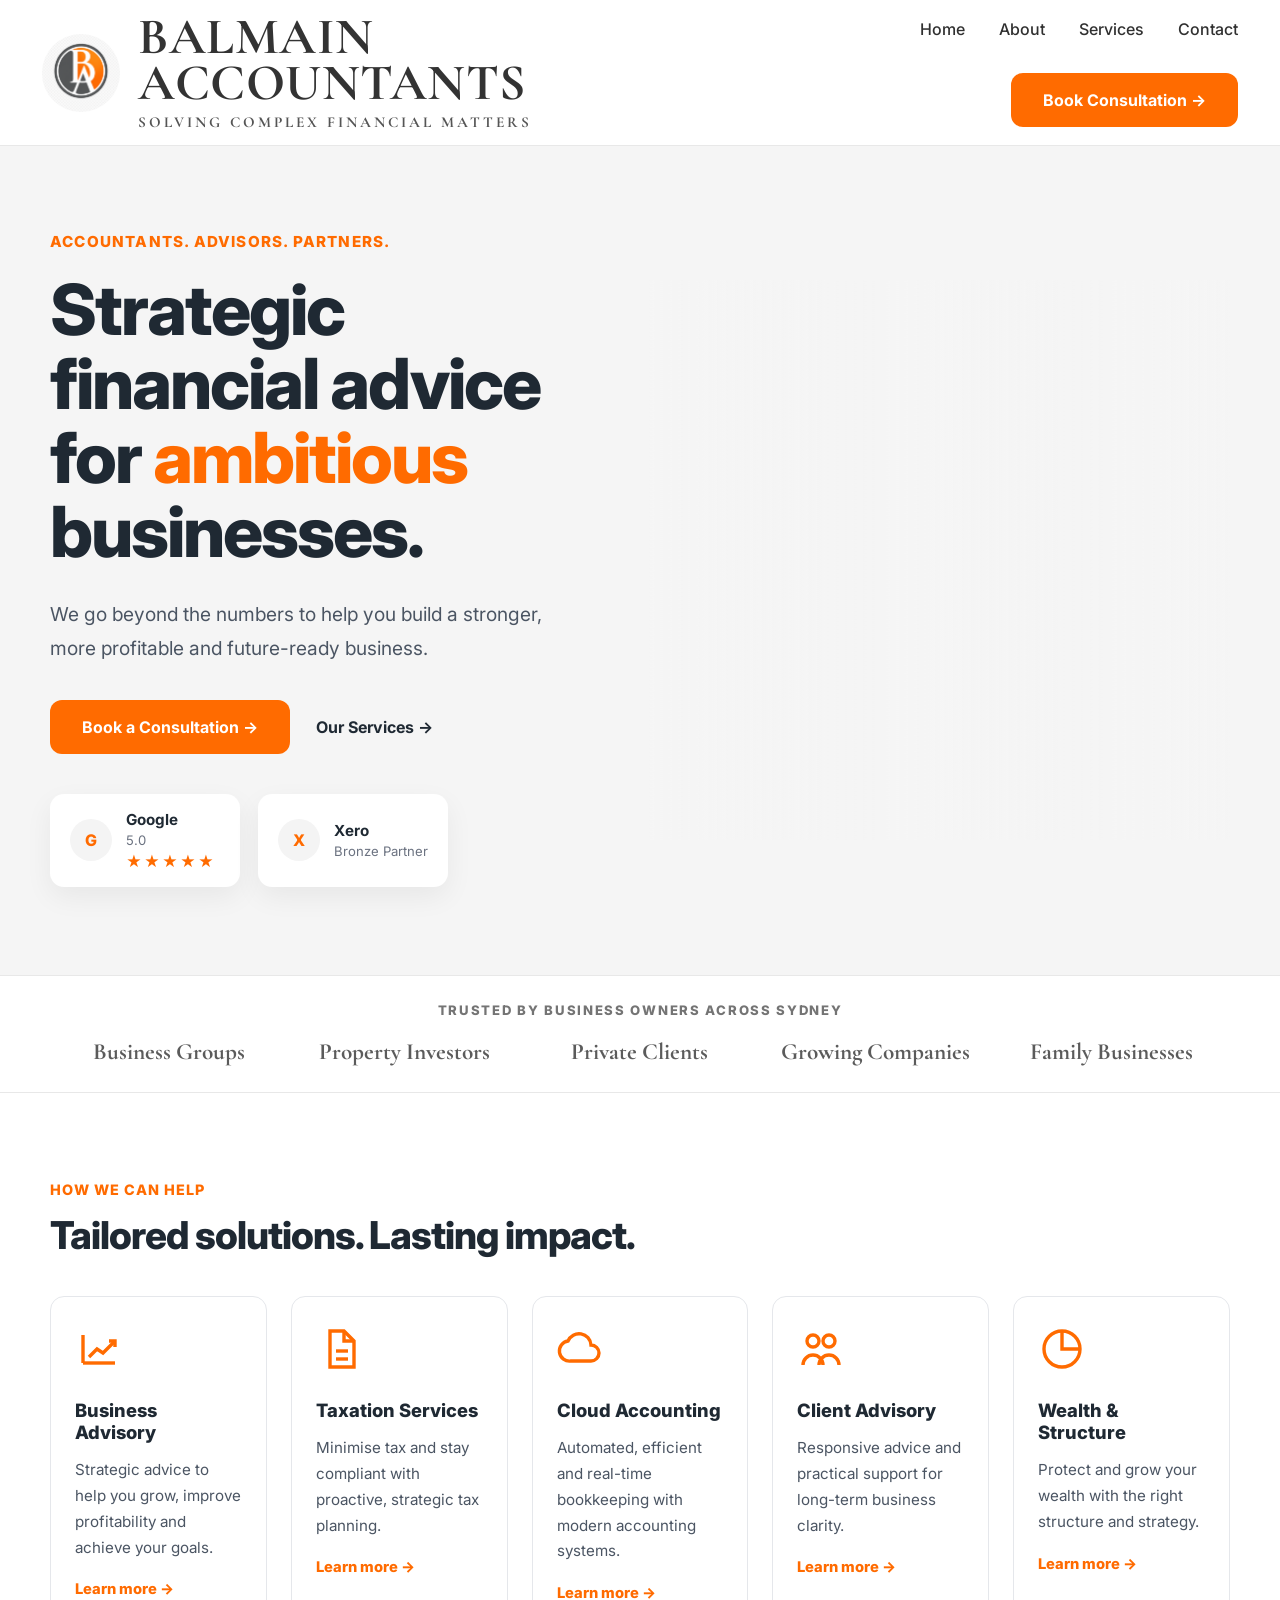
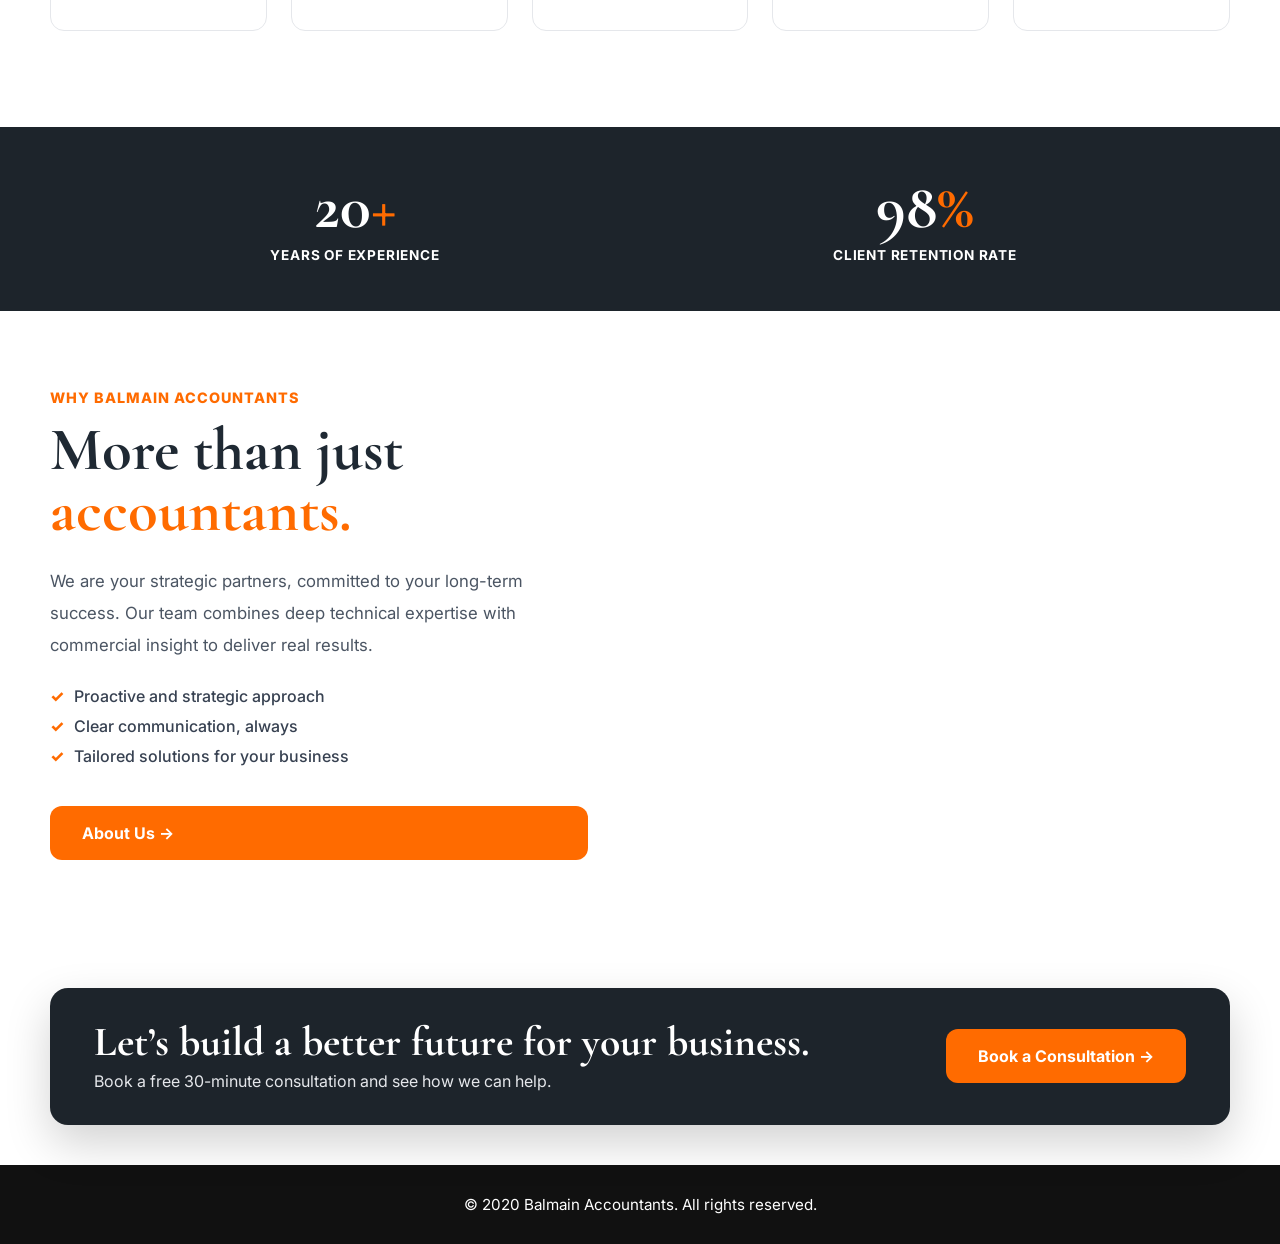
==== index.html @ 4ccee3a4 "Update index.html" ====
<!DOCTYPE html>
<html lang="en">
<head>
  <meta charset="UTF-8" />
  <meta name="viewport" content="width=device-width, initial-scale=1.0" />

  <title>Balmain Accountants</title>

  <link rel="icon" type="image/png" href="balmain-logo.png" />

  <link rel="preconnect" href="https://fonts.googleapis.com">
  <link rel="preconnect" href="https://fonts.gstatic.com" crossorigin>

  <link href="https://fonts.googleapis.com/css2?family=Cormorant+Garamond:wght@400;500;600;700&family=Inter:wght@300;400;500;600;700;800&display=swap" rel="stylesheet">

  <style>
    * {
      margin: 0;
      padding: 0;
      box-sizing: border-box;
    }

    body {
      font-family: 'Inter', sans-serif;
      background: #f5f5f5;
      color: #1f2933;
    }

    a {
      text-decoration: none;
    }

    header {
      width: 100%;
      background: #ffffff;
      border-bottom: 1px solid #e8e8e8;
    }

    .navbar {
      max-width: 1550px;
      margin: 0 auto;
      padding: 14px 42px;
      display: flex;
      justify-content: space-between;
      align-items: center;
      gap: 32px;
    }

    .logo-section {
      display: flex;
      align-items: center;
      gap: 18px;
    }

    .logo-section img {
      width: 78px;
      height: 78px;
      object-fit: cover;
      border-radius: 50%;
      display: block;
    }

    .logo-text h1 {
      font-family: 'Cormorant Garamond', serif;
      font-size: 3.2rem;
      line-height: 0.9;
      font-weight: 700;
      color: #333333;
      letter-spacing: 0.5px;
    }

    .logo-text p {
      font-family: 'Cormorant Garamond', serif;
      font-size: 0.95rem;
      letter-spacing: 3px;
      color: #555;
      font-weight: 700;
      margin-top: 7px;
    }

    nav {
      display: flex;
      align-items: center;
      gap: 34px;
      flex-wrap: wrap;
      justify-content: flex-end;
    }

    nav a {
      color: #303030;
      font-size: 1rem;
      font-weight: 500;
      transition: 0.3s;
    }

    nav a:hover {
      color: #ff6b00;
    }

    .book-btn,
    .hero-btn,
    .dark-btn {
      background: #ff6b00;
      color: white;
      padding: 17px 32px;
      border-radius: 12px;
      font-weight: 700;
      display: inline-flex;
      align-items: center;
      gap: 10px;
      transition: 0.3s;
    }

    .book-btn:hover,
    .hero-btn:hover,
    .dark-btn:hover {
      background: #e86000;
      transform: translateY(-2px);
      box-shadow: 0 12px 24px rgba(0,0,0,0.12);
    }

    .hero {
      max-width: 1550px;
      margin: 0 auto;
      padding: 86px 50px 88px;
      display: grid;
      grid-template-columns: 1fr 1.1fr;
      gap: 70px;
      align-items: center;
    }

    .eyebrow {
      color: #ff6b00;
      font-weight: 800;
      letter-spacing: 1.2px;
      font-size: 0.95rem;
      margin-bottom: 22px;
      text-transform: uppercase;
    }

    .hero h2 {
      font-family: 'Inter', sans-serif;
      font-size: 4.4rem;
      line-height: 1.05;
      font-weight: 800;
      color: #1f2933;
      margin-bottom: 28px;
      letter-spacing: -2px;
    }

    .hero h2 span {
      color: #ff6b00;
    }

    .hero p {
      font-size: 1.2rem;
      line-height: 1.8;
      color: #4b5563;
      max-width: 670px;
      margin-bottom: 34px;
    }

    .hero-actions {
      display: flex;
      align-items: center;
      gap: 26px;
      flex-wrap: wrap;
      margin-bottom: 40px;
    }

    .secondary-link {
      color: #1f2933;
      font-weight: 700;
      display: inline-flex;
      align-items: center;
      gap: 8px;
    }

    .trust-row {
      display: flex;
      gap: 18px;
      flex-wrap: wrap;
    }

    .trust-card {
      background: white;
      border-radius: 14px;
      padding: 16px 20px;
      min-width: 190px;
      box-shadow: 0 10px 28px rgba(0,0,0,0.06);
      display: flex;
      align-items: center;
      gap: 14px;
    }

    .trust-icon {
      width: 42px;
      height: 42px;
      border-radius: 50%;
      background: #f4f4f4;
      display: flex;
      align-items: center;
      justify-content: center;
      font-weight: 800;
      color: #ff6b00;
    }

    .trust-card strong {
      display: block;
      font-size: 0.95rem;
      color: #1f2933;
    }

    .trust-card span {
      font-size: 0.82rem;
      color: #6b7280;
    }

    .stars {
      color: #ff6b00;
      letter-spacing: 2px;
      font-size: 0.95rem;
      margin-top: 3px;
    }

    .hero-image {
      width: 100%;
      min-height: 560px;
      background:
        linear-gradient(90deg, rgba(245,245,245,0.05), rgba(245,245,245,0.3)),
        url("https://images.unsplash.com/photo-1554224155-6726b3ff858f?auto=format&fit=crop&w=1600&q=85");
      background-size: cover;
      background-position: center;
      border-radius: 0;
    }

    .logo-strip {
      background: #ffffff;
      border-top: 1px solid #e8e8e8;
      border-bottom: 1px solid #e8e8e8;
      padding: 26px 40px;
      text-align: center;
    }

    .logo-strip p {
      font-size: 0.82rem;
      font-weight: 800;
      letter-spacing: 1.7px;
      color: #747474;
      text-transform: uppercase;
      margin-bottom: 20px;
    }

    .client-names {
      max-width: 1150px;
      margin: 0 auto;
      display: grid;
      grid-template-columns: repeat(5, 1fr);
      gap: 28px;
      align-items: center;
      color: #333;
      font-family: 'Cormorant Garamond', serif;
      font-weight: 700;
      font-size: 1.45rem;
      opacity: 0.8;
    }

    .services-preview {
      background: #ffffff;
      padding: 88px 50px 96px;
    }

    .section-inner {
      max-width: 1400px;
      margin: 0 auto;
    }

    .section-label {
      color: #ff6b00;
      font-weight: 800;
      text-transform: uppercase;
      font-size: 0.9rem;
      letter-spacing: 1px;
      margin-bottom: 14px;
    }

    .services-preview h3 {
      font-size: 2.4rem;
      line-height: 1.2;
      color: #1f2933;
      margin-bottom: 38px;
      font-weight: 800;
      letter-spacing: -1px;
    }

    .cards {
      display: grid;
      grid-template-columns: repeat(5, 1fr);
      gap: 24px;
    }

    .card {
      background: #ffffff;
      border: 1px solid #e5e7eb;
      border-radius: 14px;
      padding: 28px 24px;
      transition: 0.3s;
      min-height: 255px;
    }

    .card:hover {
      transform: translateY(-6px);
      box-shadow: 0 18px 40px rgba(0,0,0,0.08);
      border-color: rgba(255,107,0,0.4);
    }

    .service-icon {
      width: 48px;
      height: 48px;
      margin-bottom: 22px;
      color: #ff6b00;
    }

    .card h4 {
      font-size: 1.15rem;
      color: #1f2933;
      margin-bottom: 14px;
      font-weight: 800;
    }

    .card p {
      color: #4b5563;
      line-height: 1.7;
      font-size: 0.95rem;
      margin-bottom: 18px;
    }

    .learn-more {
      color: #ff6b00;
      font-weight: 800;
      font-size: 0.92rem;
    }

    .stats {
      background: #1d242b;
      padding: 48px 50px;
      color: white;
    }

    .stats-inner {
      max-width: 1100px;
      margin: 0 auto;
      display: grid;
      grid-template-columns: 1fr 1fr;
      gap: 40px;
      text-align: center;
    }

    .stats h4 {
      font-family: 'Cormorant Garamond', serif;
      font-size: 4rem;
      color: #ffffff;
      line-height: 1;
    }

    .stats h4 span {
      color: #ff6b00;
    }

    .stats p {
      color: #ffffff;
      font-weight: 700;
      letter-spacing: 0.8px;
      margin-top: 8px;
      text-transform: uppercase;
      font-size: 0.85rem;
    }

    .why-section {
      background: #ffffff;
      padding: 0 50px;
    }

    .why-grid {
      max-width: 1400px;
      margin: 0 auto;
      display: grid;
      grid-template-columns: 1fr 1fr;
      min-height: 520px;
    }

    .why-text {
      padding: 78px 52px 78px 0;
      display: flex;
      flex-direction: column;
      justify-content: center;
    }

    .why-text h3 {
      font-family: 'Cormorant Garamond', serif;
      font-size: 3.8rem;
      line-height: 1;
      margin-bottom: 24px;
      color: #1f2933;
    }

    .why-text h3 span {
      color: #ff6b00;
    }

    .why-text p {
      color: #4b5563;
      line-height: 1.9;
      font-size: 1.05rem;
      margin-bottom: 24px;
      max-width: 560px;
    }

    .ticks {
      list-style: none;
      margin-bottom: 30px;
    }

    .ticks li {
      margin-bottom: 10px;
      color: #374151;
      font-weight: 500;
    }

    .ticks li::before {
      content: "✓";
      color: #ff6b00;
      font-weight: 800;
      margin-right: 10px;
    }

    .why-image {
      background: url("https://images.unsplash.com/photo-1497366754035-f200968a6e72?auto=format&fit=crop&w=1500&q=85");
      background-size: cover;
      background-position: center;
      min-height: 520px;
    }

    .bottom-cta {
      max-width: 1400px;
      margin: 0 auto;
      transform: translateY(50px);
      background: #1d242b;
      border-radius: 18px;
      padding: 34px 44px;
      display: flex;
      justify-content: space-between;
      align-items: center;
      gap: 28px;
      color: white;
      box-shadow: 0 18px 45px rgba(0,0,0,0.18);
    }

    .bottom-cta h3 {
      font-family: 'Cormorant Garamond', serif;
      font-size: 2.6rem;
      line-height: 1;
      margin-bottom: 8px;
    }

    .bottom-cta p {
      color: #e5e7eb;
      font-size: 1rem;
    }

    .spacer {
      height: 90px;
      background: #ffffff;
    }

    footer {
      background: #111;
      color: white;
      text-align: center;
      padding: 30px 20px;
      font-size: 0.95rem;
    }

    @media (max-width: 1200px) {
      .navbar {
        flex-direction: column;
        align-items: flex-start;
      }

      nav {
        width: 100%;
        justify-content: flex-start;
      }

      .hero {
        grid-template-columns: 1fr;
      }

      .hero-image {
        min-height: 440px;
      }

      .cards {
        grid-template-columns: repeat(2, 1fr);
      }

      .client-names {
        grid-template-columns: repeat(2, 1fr);
      }

      .why-grid {
        grid-template-columns: 1fr;
      }

      .why-text {
        padding-right: 0;
      }

      .bottom-cta {
        flex-direction: column;
        align-items: flex-start;
      }
    }

    @media (max-width: 768px) {
      .navbar {
        padding: 18px 22px;
      }

      .logo-section {
        flex-direction: column;
        text-align: center;
        align-items: flex-start;
      }

      .logo-section img {
        width: 66px;
        height: 66px;
      }

      .logo-text h1 {
        font-size: 2.2rem;
      }

      .logo-text p {
        font-size: 0.82rem;
        letter-spacing: 2px;
      }

      nav {
        gap: 18px;
      }

      .book-btn {
        padding: 14px 22px;
      }

      .hero {
        padding: 52px 24px 68px;
        gap: 36px;
      }

      .hero h2 {
        font-size: 3rem;
      }

      .hero p {
        font-size: 1.05rem;
      }

      .hero-image {
        min-height: 330px;
      }

      .trust-row {
        flex-direction: column;
      }

      .client-names {
        grid-template-columns: 1fr;
      }

      .services-preview,
      .why-section {
        padding-left: 24px;
        padding-right: 24px;
      }

      .cards {
        grid-template-columns: 1fr;
      }

      .stats-inner {
        grid-template-columns: 1fr;
      }

      .why-text h3 {
        font-size: 3rem;
      }

      .bottom-cta {
        margin-left: 24px;
        margin-right: 24px;
        padding: 28px;
      }

      .bottom-cta h3 {
        font-size: 2.2rem;
      }
    }
  </style>
</head>

<body>

  <header>
    <div class="navbar">
      <div class="logo-section">
        <img src="balmain-logo.png" alt="Balmain Accountants Logo" />
        <div class="logo-text">
          <h1>BALMAIN ACCOUNTANTS</h1>
          <p>SOLVING COMPLEX FINANCIAL MATTERS</p>
        </div>
      </div>

      <nav>
        <a href="index.html">Home</a>
        <a href="about.html">About</a>
        <a href="services.html">Services</a>
        <a href="contact.html">Contact</a>
        <a class="book-btn" href="contact.html">Book Consultation →</a>
      </nav>
    </div>
  </header>

  <section class="hero">
    <div>
      <div class="eyebrow">ACCOUNTANTS. ADVISORS. PARTNERS.</div>

      <h2>
        Strategic financial advice for
        <span>ambitious</span> businesses.
      </h2>

      <p>
        We go beyond the numbers to help you build a stronger, more profitable and future-ready business.
      </p>

      <div class="hero-actions">
        <a href="contact.html" class="hero-btn">Book a Consultation →</a>
        <a href="services.html" class="secondary-link">Our Services →</a>
      </div>

      <div class="trust-row">
        <div class="trust-card">
          <div class="trust-icon">G</div>
          <div>
            <strong>Google</strong>
            <span>5.0</span>
            <div class="stars">★★★★★</div>
          </div>
        </div>

        <div class="trust-card">
          <div class="trust-icon">X</div>
          <div>
            <strong>Xero</strong>
            <span>Bronze Partner</span>
          </div>
        </div>
      </div>
    </div>

    <div class="hero-image"></div>
  </section>

  <section class="logo-strip">
    <p>Trusted by business owners across Sydney</p>

    <div class="client-names">
      <div>Business Groups</div>
      <div>Property Investors</div>
      <div>Private Clients</div>
      <div>Growing Companies</div>
      <div>Family Businesses</div>
    </div>
  </section>

  <section class="services-preview">
    <div class="section-inner">
      <div class="section-label">How we can help</div>
      <h3>Tailored solutions. Lasting impact.</h3>

      <div class="cards">

        <div class="card">
          <svg class="service-icon" viewBox="0 0 24 24" fill="none" stroke="currentColor" stroke-width="1.7">
            <path d="M4 19V5"></path>
            <path d="M4 19H20"></path>
            <path d="M7 16L11 12L14 14L20 8"></path>
            <path d="M17 8H20V11"></path>
          </svg>
          <h4>Business Advisory</h4>
          <p>Strategic advice to help you grow, improve profitability and achieve your goals.</p>
          <a href="services.html" class="learn-more">Learn more →</a>
        </div>

        <div class="card">
          <svg class="service-icon" viewBox="0 0 24 24" fill="none" stroke="currentColor" stroke-width="1.7">
            <path d="M7 3H14L19 8V21H7V3Z"></path>
            <path d="M14 3V8H19"></path>
            <path d="M10 13H16"></path>
            <path d="M10 17H16"></path>
          </svg>
          <h4>Taxation Services</h4>
          <p>Minimise tax and stay compliant with proactive, strategic tax planning.</p>
          <a href="services.html" class="learn-more">Learn more →</a>
        </div>

        <div class="card">
          <svg class="service-icon" viewBox="0 0 24 24" fill="none" stroke="currentColor" stroke-width="1.7">
            <path d="M7 18H17A4 4 0 0 0 17 10A6 6 0 0 0 5.5 8A4.8 4.8 0 0 0 7 18Z"></path>
          </svg>
          <h4>Cloud Accounting</h4>
          <p>Automated, efficient and real-time bookkeeping with modern accounting systems.</p>
          <a href="services.html" class="learn-more">Learn more →</a>
        </div>

        <div class="card">
          <svg class="service-icon" viewBox="0 0 24 24" fill="none" stroke="currentColor" stroke-width="1.7">
            <circle cx="8" cy="8" r="3"></circle>
            <circle cx="16" cy="8" r="3"></circle>
            <path d="M3 20A5 5 0 0 1 13 20"></path>
            <path d="M11 20A5 5 0 0 1 21 20"></path>
          </svg>
          <h4>Client Advisory</h4>
          <p>Responsive advice and practical support for long-term business clarity.</p>
          <a href="services.html" class="learn-more">Learn more →</a>
        </div>

        <div class="card">
          <svg class="service-icon" viewBox="0 0 24 24" fill="none" stroke="currentColor" stroke-width="1.7">
            <path d="M12 3V12H21"></path>
            <circle cx="12" cy="12" r="9"></circle>
          </svg>
          <h4>Wealth & Structure</h4>
          <p>Protect and grow your wealth with the right structure and strategy.</p>
          <a href="services.html" class="learn-more">Learn more →</a>
        </div>

      </div>
    </div>
  </section>

  <section class="stats">
    <div class="stats-inner">
      <div>
        <h4>20<span>+</span></h4>
        <p>Years of Experience</p>
      </div>

      <div>
        <h4>98<span>%</span></h4>
        <p>Client Retention Rate</p>
      </div>
    </div>
  </section>

  <section class="why-section">
    <div class="why-grid">
      <div class="why-text">
        <div class="section-label">Why Balmain Accountants</div>

        <h3>More than just <span>accountants.</span></h3>

        <p>
          We are your strategic partners, committed to your long-term success. Our team combines deep technical expertise with commercial insight to deliver real results.
        </p>

        <ul class="ticks">
          <li>Proactive and strategic approach</li>
          <li>Clear communication, always</li>
          <li>Tailored solutions for your business</li>
        </ul>

        <a href="about.html" class="dark-btn">About Us →</a>
      </div>

      <div class="why-image"></div>
    </div>

    <div class="bottom-cta">
      <div>
        <h3>Let’s build a better future for your business.</h3>
        <p>Book a free 30-minute consultation and see how we can help.</p>
      </div>

      <a href="contact.html" class="book-btn">Book a Consultation →</a>
    </div>
  </section>

  <div class="spacer"></div>

  <footer>
    © 2020 Balmain Accountants. All rights reserved.
  </footer>

</body>
</html>
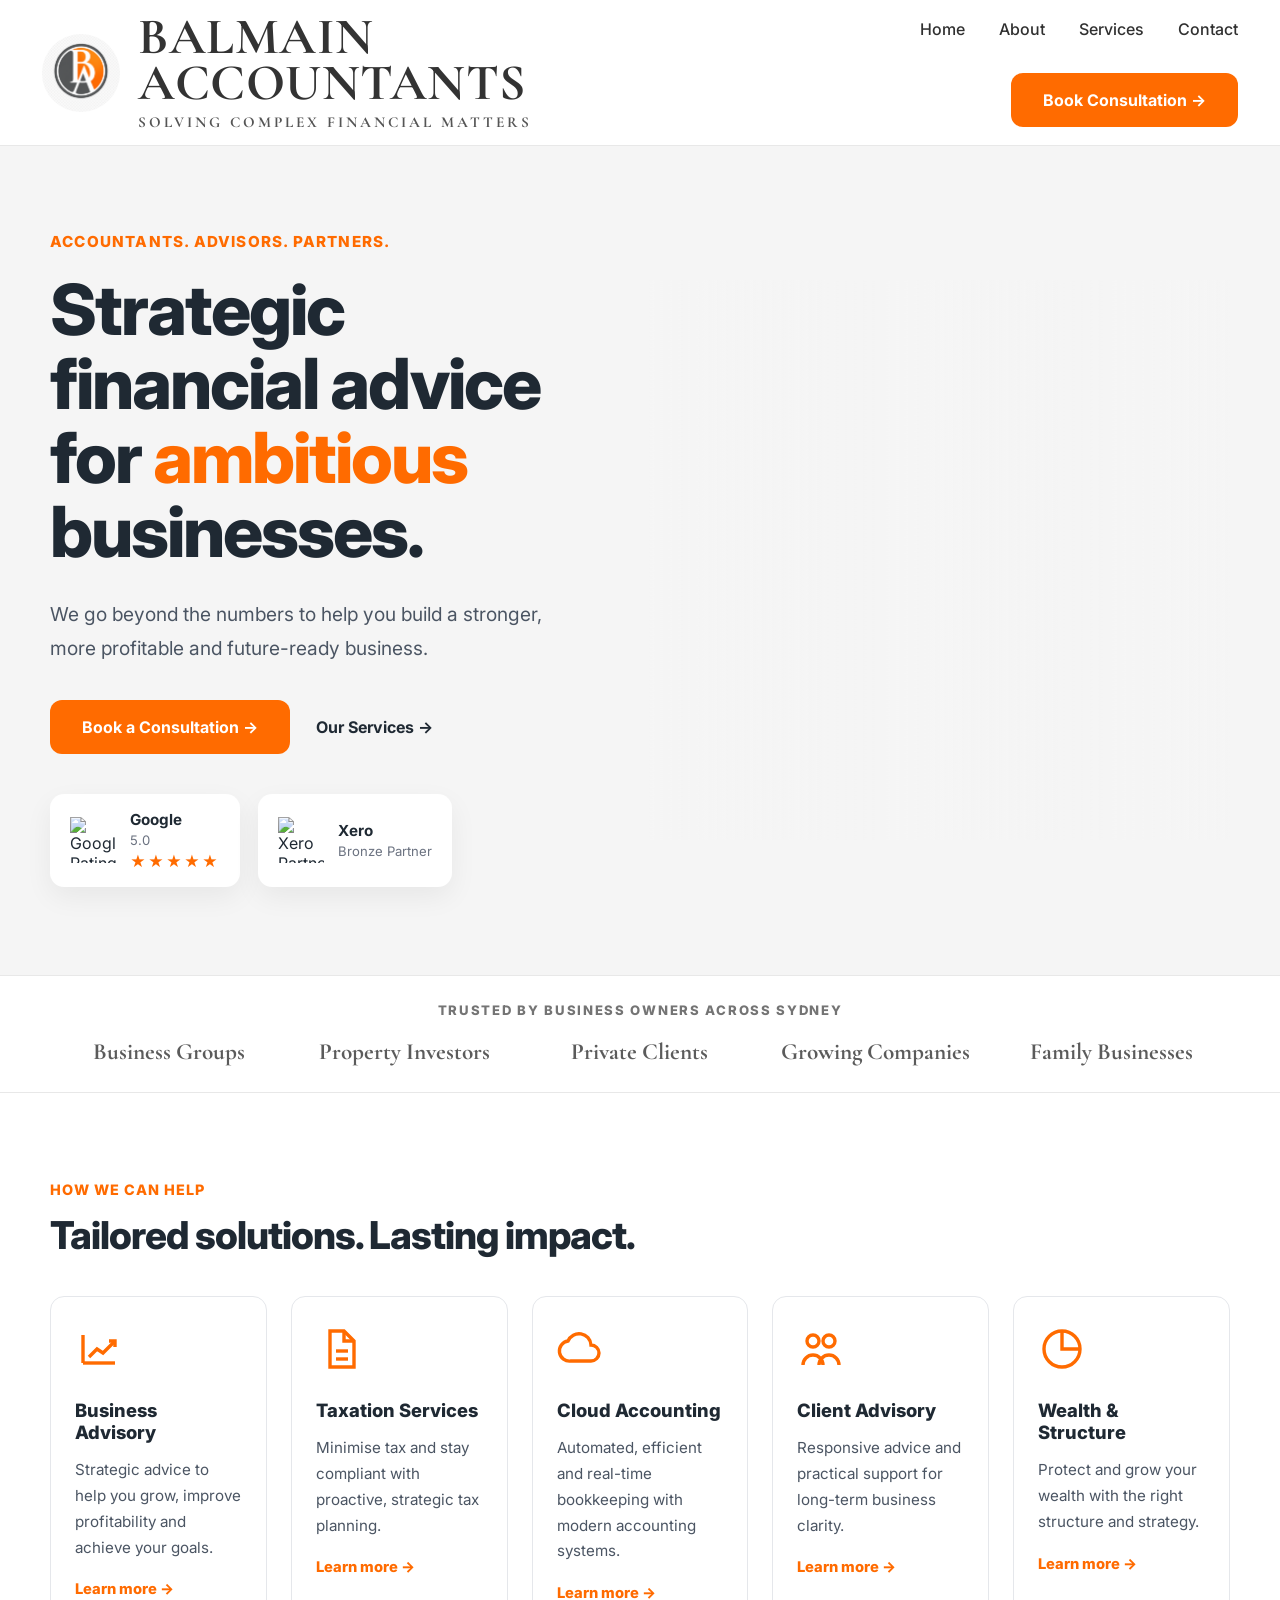
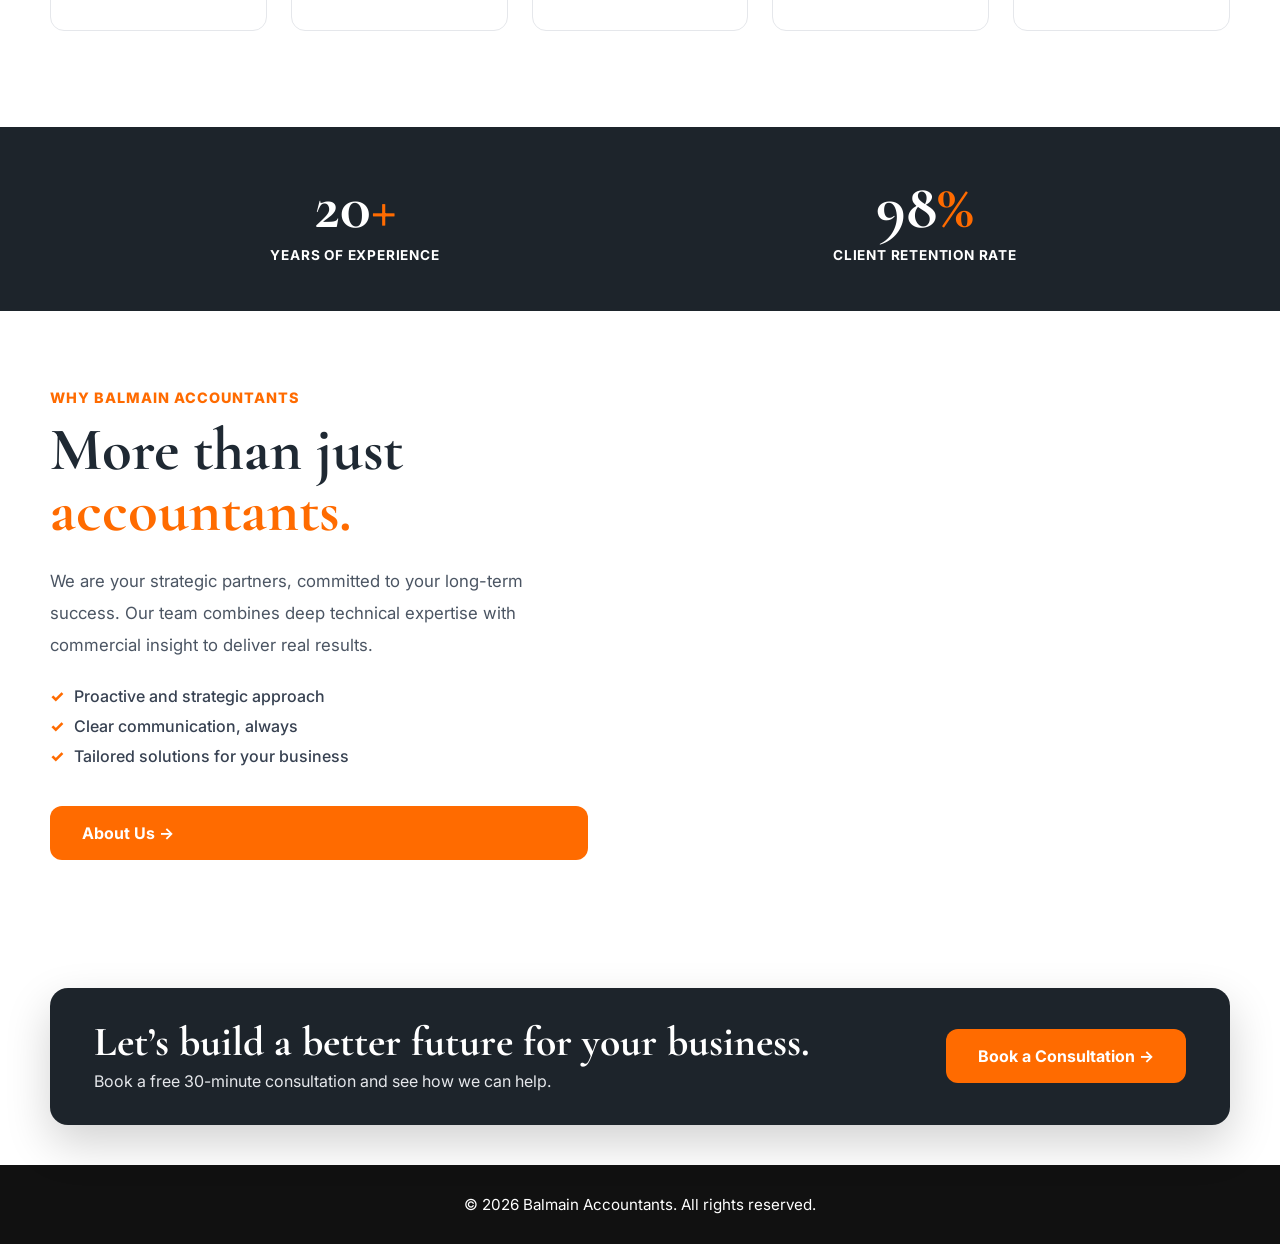
==== commit bf434833: "Update index.html" ====
--- a/index.html
+++ b/index.html
@@ -193,16 +193,11 @@
       gap: 14px;
     }
 
-    .trust-icon {
-      width: 42px;
-      height: 42px;
-      border-radius: 50%;
-      background: #f4f4f4;
-      display: flex;
-      align-items: center;
-      justify-content: center;
-      font-weight: 800;
-      color: #ff6b00;
+    .trust-logo {
+      width: 46px;
+      height: 46px;
+      object-fit: contain;
+      display: block;
     }
 
     .trust-card strong {
@@ -615,6 +610,7 @@
 
   <header>
     <div class="navbar">
+
       <div class="logo-section">
         <img src="balmain-logo.png" alt="Balmain Accountants Logo" />
         <div class="logo-text">
@@ -653,7 +649,8 @@
 
       <div class="trust-row">
         <div class="trust-card">
-          <div class="trust-icon">G</div>
+          <img src="google-logo.png" alt="Google Rating" class="trust-logo">
+
           <div>
             <strong>Google</strong>
             <span>5.0</span>
@@ -662,7 +659,8 @@
         </div>
 
         <div class="trust-card">
-          <div class="trust-icon">X</div>
+          <img src="xero-logo.png" alt="Xero Partner" class="trust-logo">
+
           <div>
             <strong>Xero</strong>
             <span>Bronze Partner</span>
@@ -802,7 +800,7 @@
   <div class="spacer"></div>
 
   <footer>
-    © 2020 Balmain Accountants. All rights reserved.
+    © 2026 Balmain Accountants. All rights reserved.
   </footer>
 
 </body>
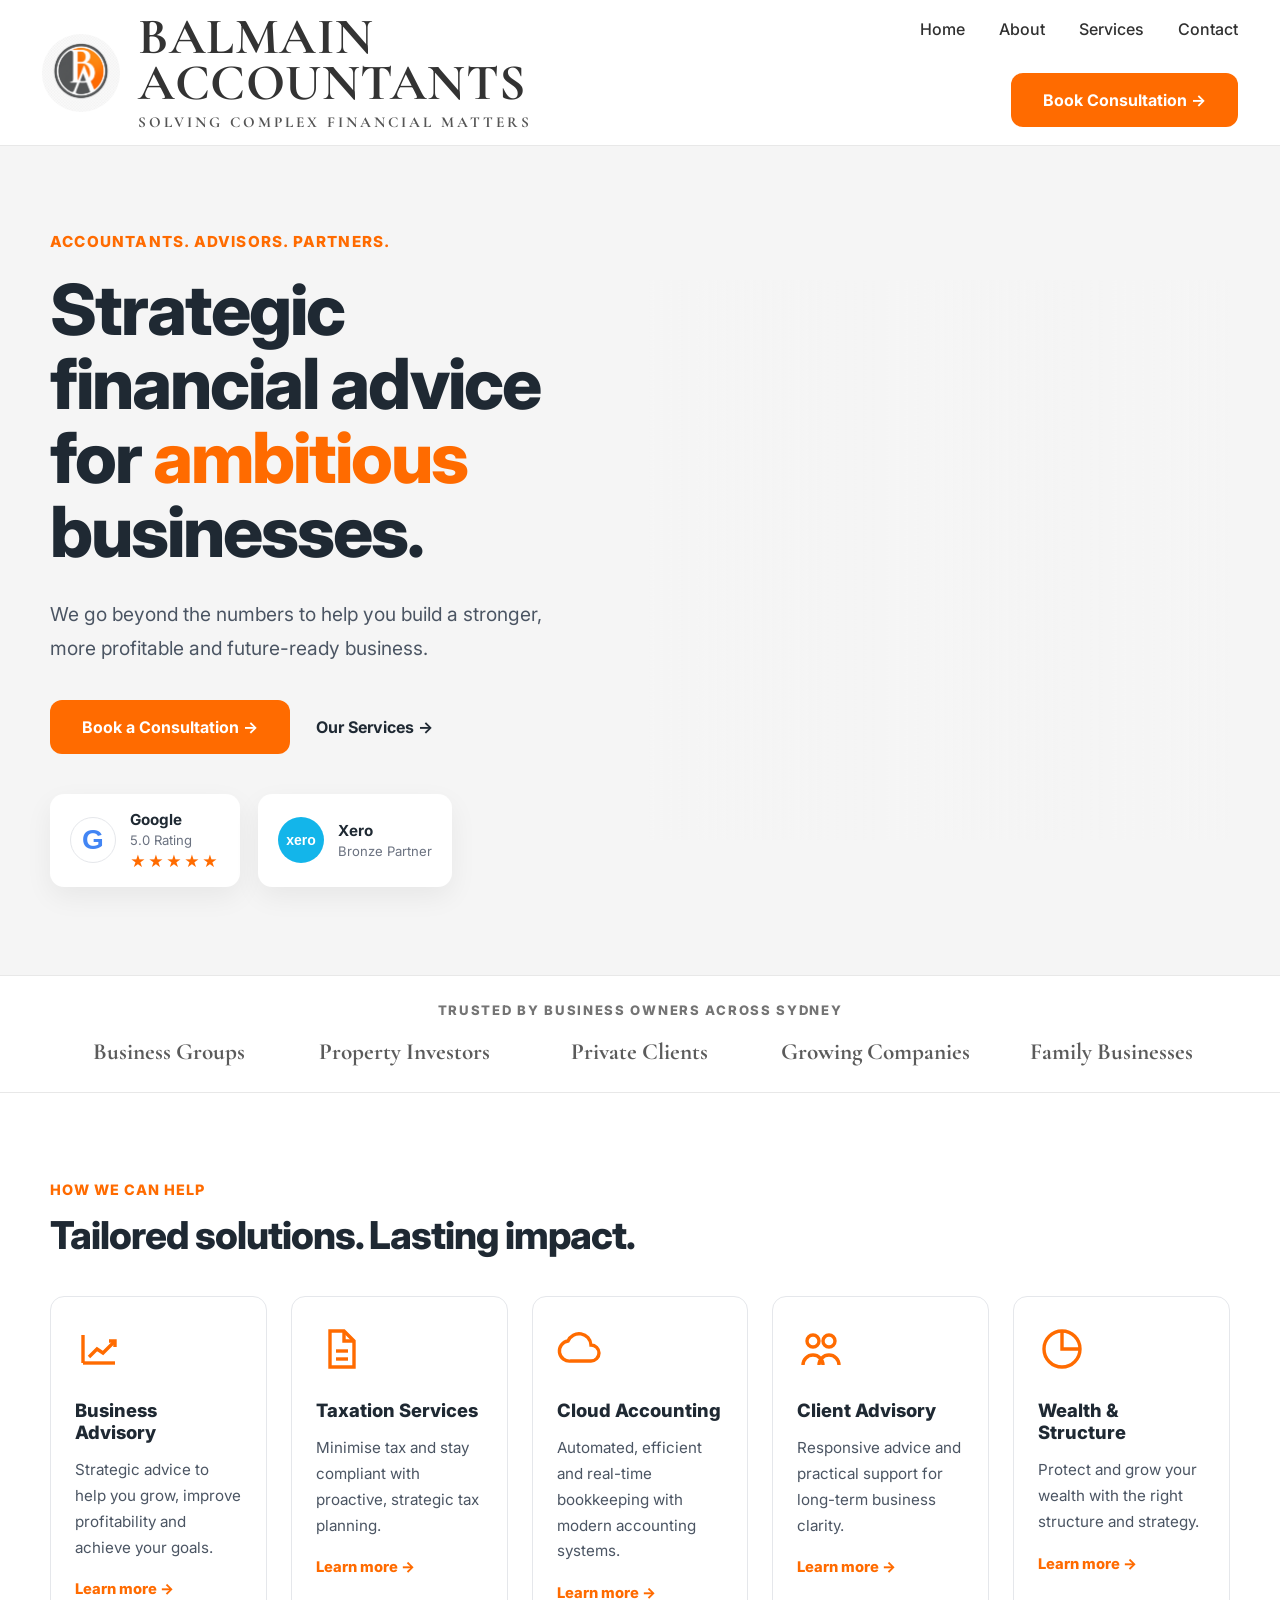
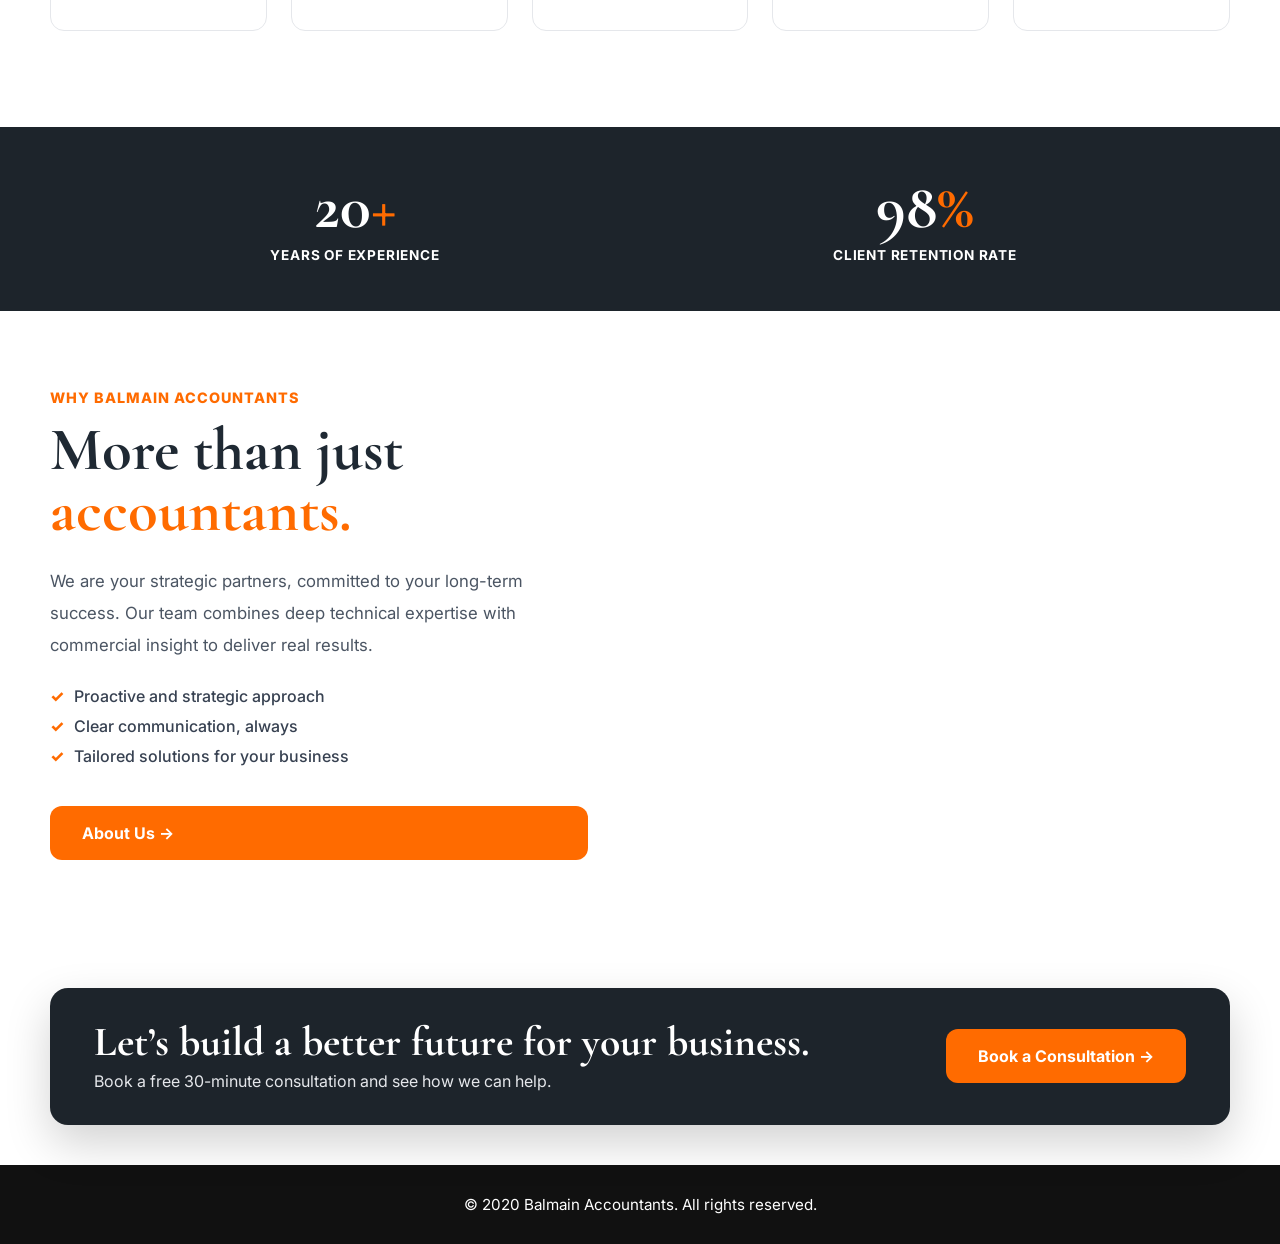
==== commit 39b433f1: "Update index.html" ====
--- a/index.html
+++ b/index.html
@@ -193,11 +193,34 @@
       gap: 14px;
     }
 
-    .trust-logo {
+    .google-badge {
       width: 46px;
       height: 46px;
-      object-fit: contain;
-      display: block;
+      border-radius: 50%;
+      background: white;
+      display: flex;
+      align-items: center;
+      justify-content: center;
+      font-size: 28px;
+      font-weight: 800;
+      color: #4285f4;
+      border: 1px solid #e5e7eb;
+      font-family: Arial, sans-serif;
+    }
+
+    .xero-badge {
+      width: 46px;
+      height: 46px;
+      border-radius: 50%;
+      background: #13b5ea;
+      color: white;
+      display: flex;
+      align-items: center;
+      justify-content: center;
+      font-size: 14px;
+      font-weight: 700;
+      text-transform: lowercase;
+      font-family: Arial, sans-serif;
     }
 
     .trust-card strong {
@@ -648,24 +671,26 @@
       </div>
 
       <div class="trust-row">
+
         <div class="trust-card">
-          <img src="google-logo.png" alt="Google Rating" class="trust-logo">
+          <div class="google-badge">G</div>
 
           <div>
             <strong>Google</strong>
-            <span>5.0</span>
+            <span>5.0 Rating</span>
             <div class="stars">★★★★★</div>
           </div>
         </div>
 
         <div class="trust-card">
-          <img src="xero-logo.png" alt="Xero Partner" class="trust-logo">
+          <div class="xero-badge">xero</div>
 
           <div>
             <strong>Xero</strong>
             <span>Bronze Partner</span>
           </div>
         </div>
+
       </div>
     </div>
 
@@ -800,7 +825,7 @@
   <div class="spacer"></div>
 
   <footer>
-    © 2026 Balmain Accountants. All rights reserved.
+    © 2020 Balmain Accountants. All rights reserved.
   </footer>
 
 </body>
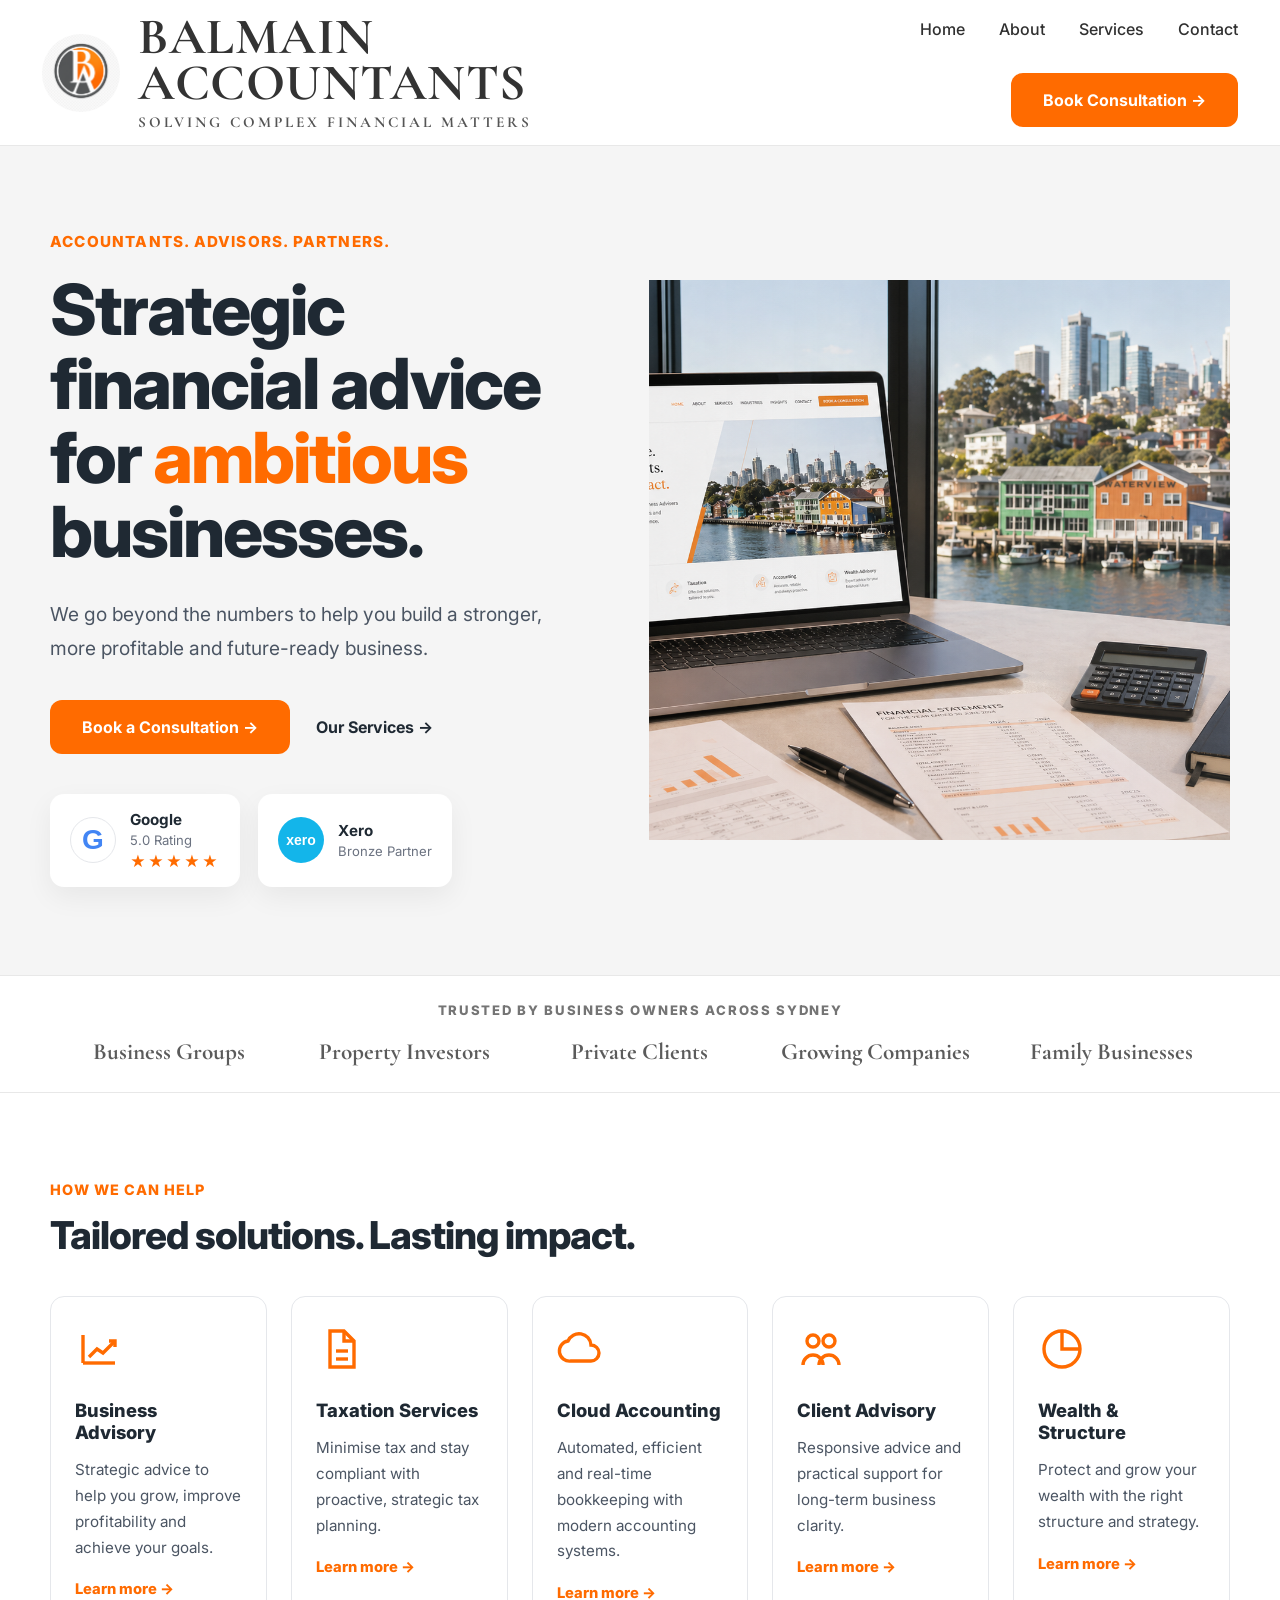
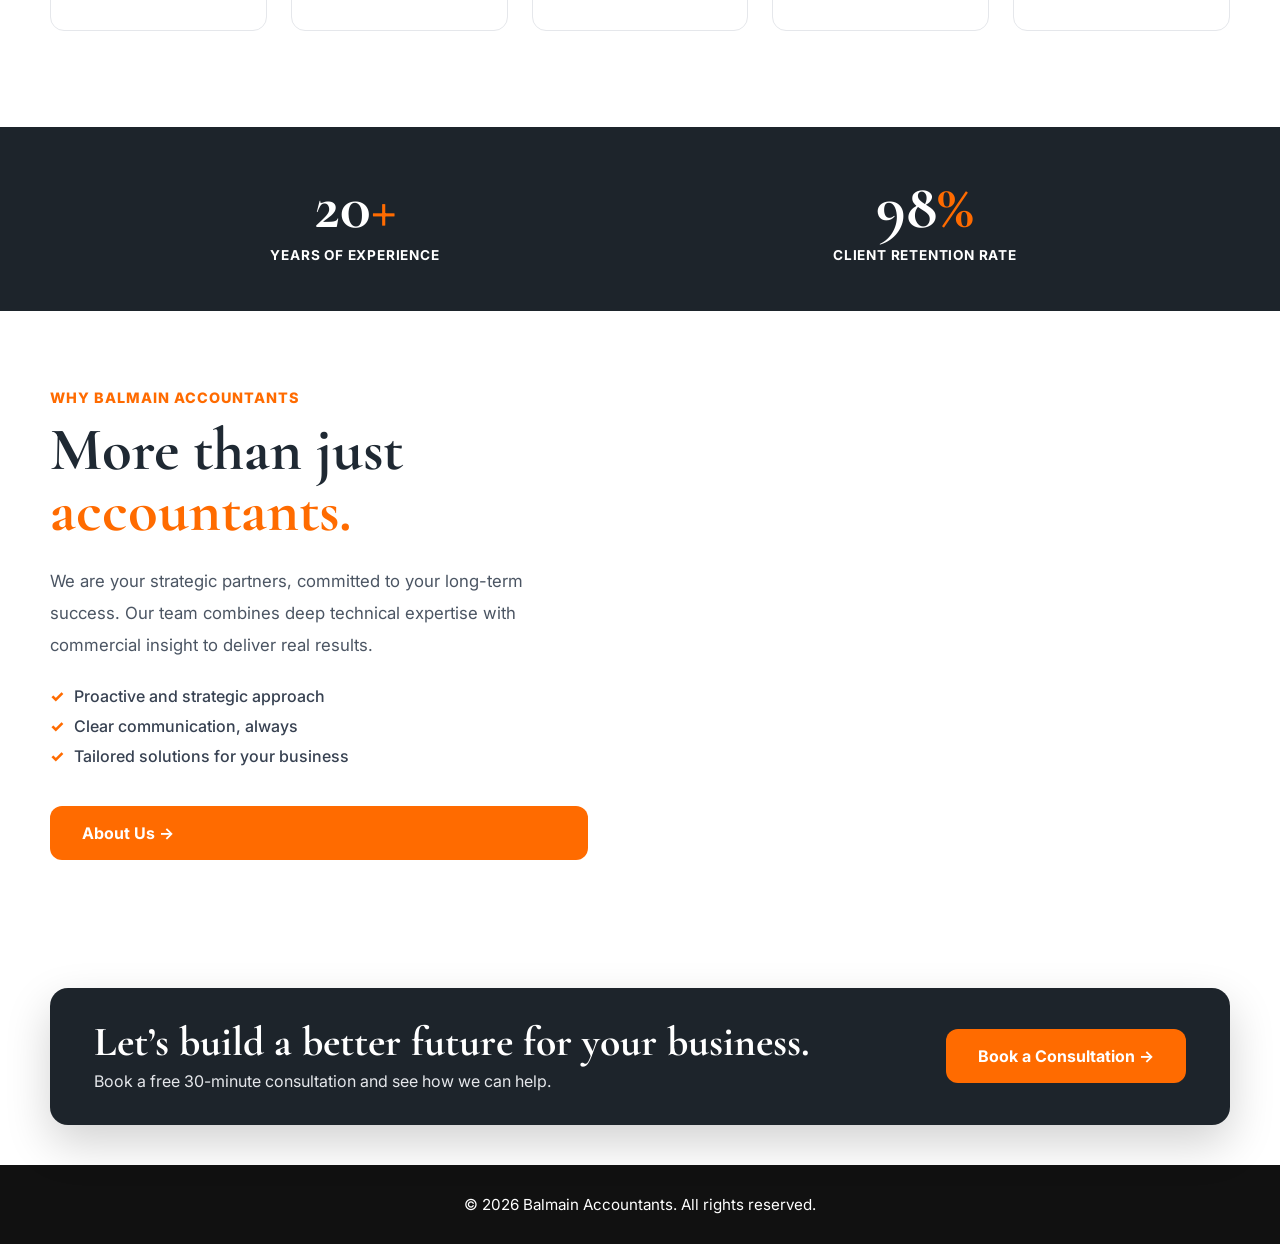
==== commit d9630fe7: "Update index.html" ====
--- a/index.html
+++ b/index.html
@@ -245,8 +245,8 @@
       width: 100%;
       min-height: 560px;
       background:
-        linear-gradient(90deg, rgba(245,245,245,0.05), rgba(245,245,245,0.3)),
-        url("https://images.unsplash.com/photo-1554224155-6726b3ff858f?auto=format&fit=crop&w=1600&q=85");
+        linear-gradient(90deg, rgba(245,245,245,0.02), rgba(245,245,245,0.12)),
+        url("home-hero.png");
       background-size: cover;
       background-position: center;
       border-radius: 0;
@@ -636,6 +636,7 @@
 
       <div class="logo-section">
         <img src="balmain-logo.png" alt="Balmain Accountants Logo" />
+
         <div class="logo-text">
           <h1>BALMAIN ACCOUNTANTS</h1>
           <p>SOLVING COMPLEX FINANCIAL MATTERS</p>
@@ -649,10 +650,12 @@
         <a href="contact.html">Contact</a>
         <a class="book-btn" href="contact.html">Book Consultation →</a>
       </nav>
+
     </div>
   </header>
 
   <section class="hero">
+
     <div>
       <div class="eyebrow">ACCOUNTANTS. ADVISORS. PARTNERS.</div>
 
@@ -695,9 +698,11 @@
     </div>
 
     <div class="hero-image"></div>
+
   </section>
 
   <section class="logo-strip">
+
     <p>Trusted by business owners across Sydney</p>
 
     <div class="client-names">
@@ -707,76 +712,119 @@
       <div>Growing Companies</div>
       <div>Family Businesses</div>
     </div>
+
   </section>
 
   <section class="services-preview">
+
     <div class="section-inner">
+
       <div class="section-label">How we can help</div>
+
       <h3>Tailored solutions. Lasting impact.</h3>
 
       <div class="cards">
 
         <div class="card">
+
           <svg class="service-icon" viewBox="0 0 24 24" fill="none" stroke="currentColor" stroke-width="1.7">
             <path d="M4 19V5"></path>
             <path d="M4 19H20"></path>
             <path d="M7 16L11 12L14 14L20 8"></path>
             <path d="M17 8H20V11"></path>
           </svg>
+
           <h4>Business Advisory</h4>
-          <p>Strategic advice to help you grow, improve profitability and achieve your goals.</p>
+
+          <p>
+            Strategic advice to help you grow, improve profitability and achieve your goals.
+          </p>
+
           <a href="services.html" class="learn-more">Learn more →</a>
+
         </div>
 
         <div class="card">
+
           <svg class="service-icon" viewBox="0 0 24 24" fill="none" stroke="currentColor" stroke-width="1.7">
             <path d="M7 3H14L19 8V21H7V3Z"></path>
             <path d="M14 3V8H19"></path>
             <path d="M10 13H16"></path>
             <path d="M10 17H16"></path>
           </svg>
+
           <h4>Taxation Services</h4>
-          <p>Minimise tax and stay compliant with proactive, strategic tax planning.</p>
+
+          <p>
+            Minimise tax and stay compliant with proactive, strategic tax planning.
+          </p>
+
           <a href="services.html" class="learn-more">Learn more →</a>
+
         </div>
 
         <div class="card">
+
           <svg class="service-icon" viewBox="0 0 24 24" fill="none" stroke="currentColor" stroke-width="1.7">
             <path d="M7 18H17A4 4 0 0 0 17 10A6 6 0 0 0 5.5 8A4.8 4.8 0 0 0 7 18Z"></path>
           </svg>
+
           <h4>Cloud Accounting</h4>
-          <p>Automated, efficient and real-time bookkeeping with modern accounting systems.</p>
+
+          <p>
+            Automated, efficient and real-time bookkeeping with modern accounting systems.
+          </p>
+
           <a href="services.html" class="learn-more">Learn more →</a>
+
         </div>
 
         <div class="card">
+
           <svg class="service-icon" viewBox="0 0 24 24" fill="none" stroke="currentColor" stroke-width="1.7">
             <circle cx="8" cy="8" r="3"></circle>
             <circle cx="16" cy="8" r="3"></circle>
             <path d="M3 20A5 5 0 0 1 13 20"></path>
             <path d="M11 20A5 5 0 0 1 21 20"></path>
           </svg>
+
           <h4>Client Advisory</h4>
-          <p>Responsive advice and practical support for long-term business clarity.</p>
+
+          <p>
+            Responsive advice and practical support for long-term business clarity.
+          </p>
+
           <a href="services.html" class="learn-more">Learn more →</a>
+
         </div>
 
         <div class="card">
+
           <svg class="service-icon" viewBox="0 0 24 24" fill="none" stroke="currentColor" stroke-width="1.7">
             <path d="M12 3V12H21"></path>
             <circle cx="12" cy="12" r="9"></circle>
           </svg>
+
           <h4>Wealth & Structure</h4>
-          <p>Protect and grow your wealth with the right structure and strategy.</p>
+
+          <p>
+            Protect and grow your wealth with the right structure and strategy.
+          </p>
+
           <a href="services.html" class="learn-more">Learn more →</a>
+
         </div>
 
       </div>
+
     </div>
+
   </section>
 
   <section class="stats">
+
     <div class="stats-inner">
+
       <div>
         <h4>20<span>+</span></h4>
         <p>Years of Experience</p>
@@ -786,12 +834,17 @@
         <h4>98<span>%</span></h4>
         <p>Client Retention Rate</p>
       </div>
+
     </div>
+
   </section>
 
   <section class="why-section">
+
     <div class="why-grid">
+
       <div class="why-text">
+
         <div class="section-label">Why Balmain Accountants</div>
 
         <h3>More than just <span>accountants.</span></h3>
@@ -807,25 +860,30 @@
         </ul>
 
         <a href="about.html" class="dark-btn">About Us →</a>
+
       </div>
 
       <div class="why-image"></div>
+
     </div>
 
     <div class="bottom-cta">
+
       <div>
         <h3>Let’s build a better future for your business.</h3>
         <p>Book a free 30-minute consultation and see how we can help.</p>
       </div>
 
       <a href="contact.html" class="book-btn">Book a Consultation →</a>
+
     </div>
+
   </section>
 
   <div class="spacer"></div>
 
   <footer>
-    © 2020 Balmain Accountants. All rights reserved.
+    © 2026 Balmain Accountants. All rights reserved.
   </footer>
 
 </body>
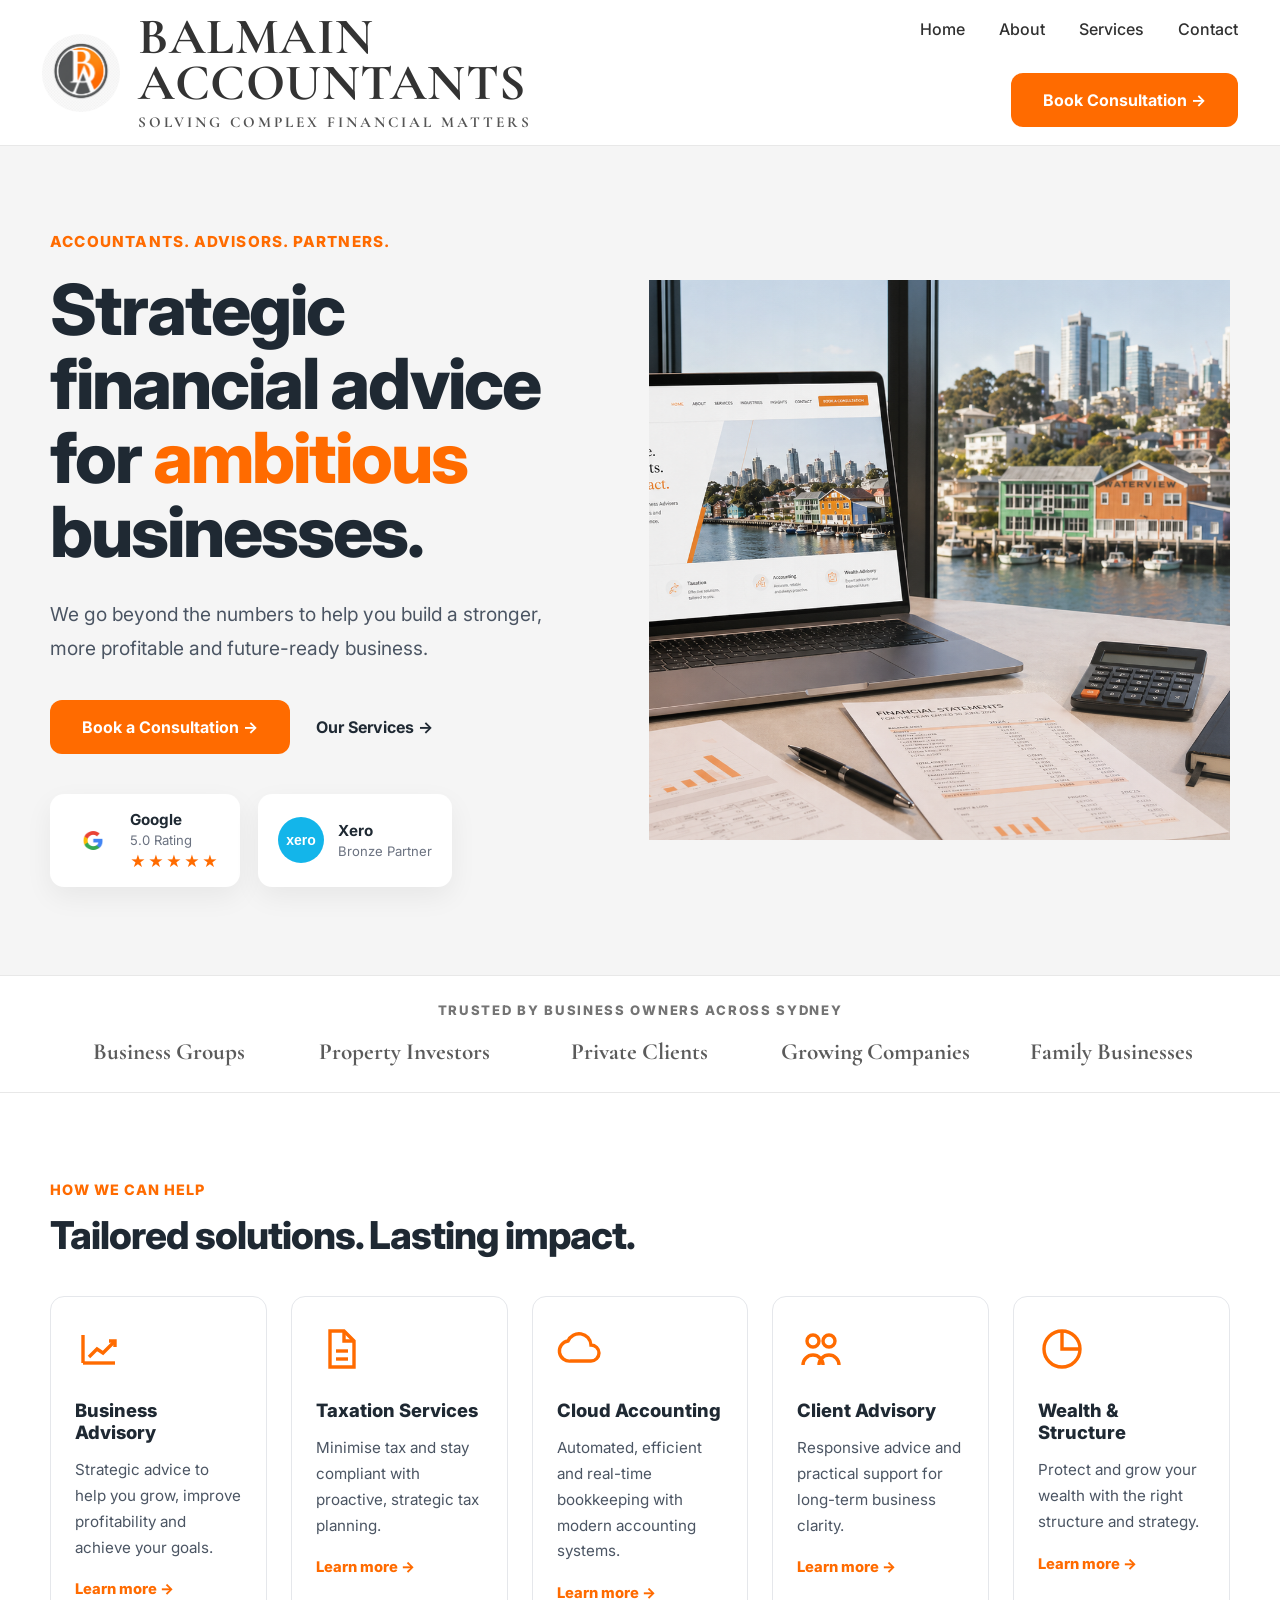
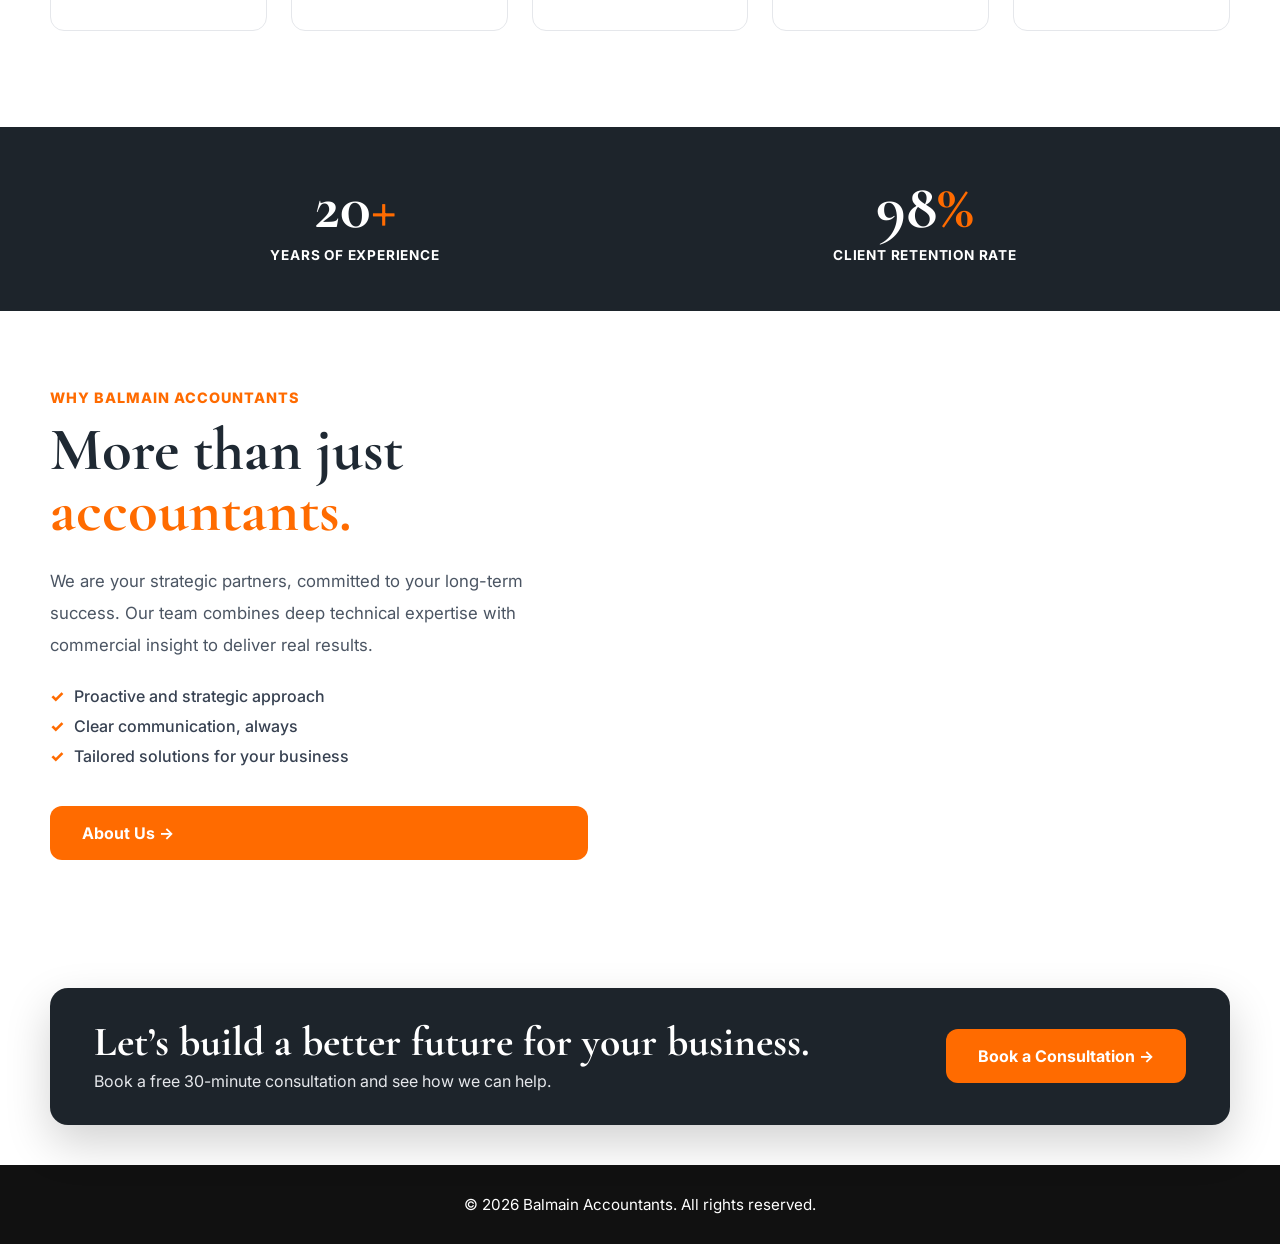
==== commit de29eafc: "Update index.html" ====
--- a/index.html
+++ b/index.html
@@ -193,19 +193,11 @@
       gap: 14px;
     }
 
-    .google-badge {
+    .trust-logo {
       width: 46px;
       height: 46px;
-      border-radius: 50%;
-      background: white;
-      display: flex;
-      align-items: center;
-      justify-content: center;
-      font-size: 28px;
-      font-weight: 800;
-      color: #4285f4;
-      border: 1px solid #e5e7eb;
-      font-family: Arial, sans-serif;
+      object-fit: contain;
+      display: block;
     }
 
     .xero-badge {
@@ -676,7 +668,7 @@
       <div class="trust-row">
 
         <div class="trust-card">
-          <div class="google-badge">G</div>
+          <img src="google-logo.png" alt="Google Rating" class="trust-logo">
 
           <div>
             <strong>Google</strong>
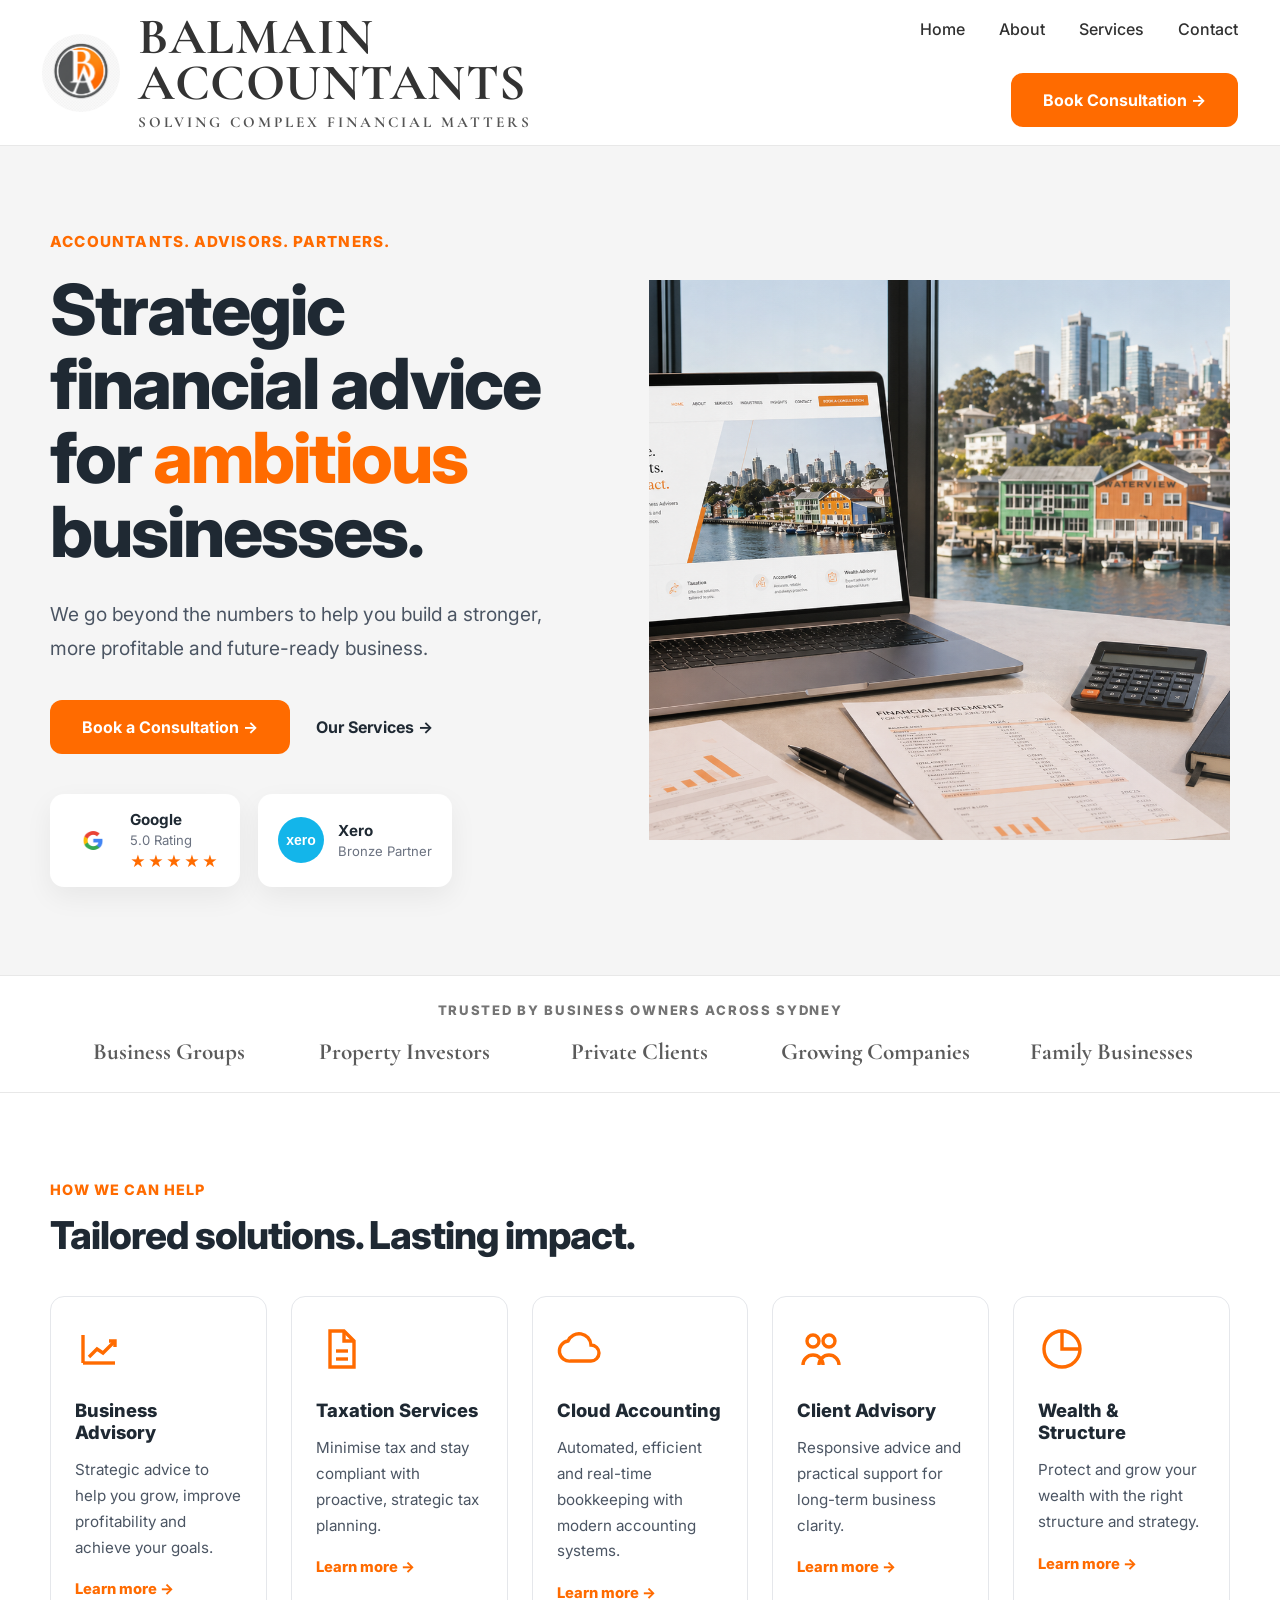
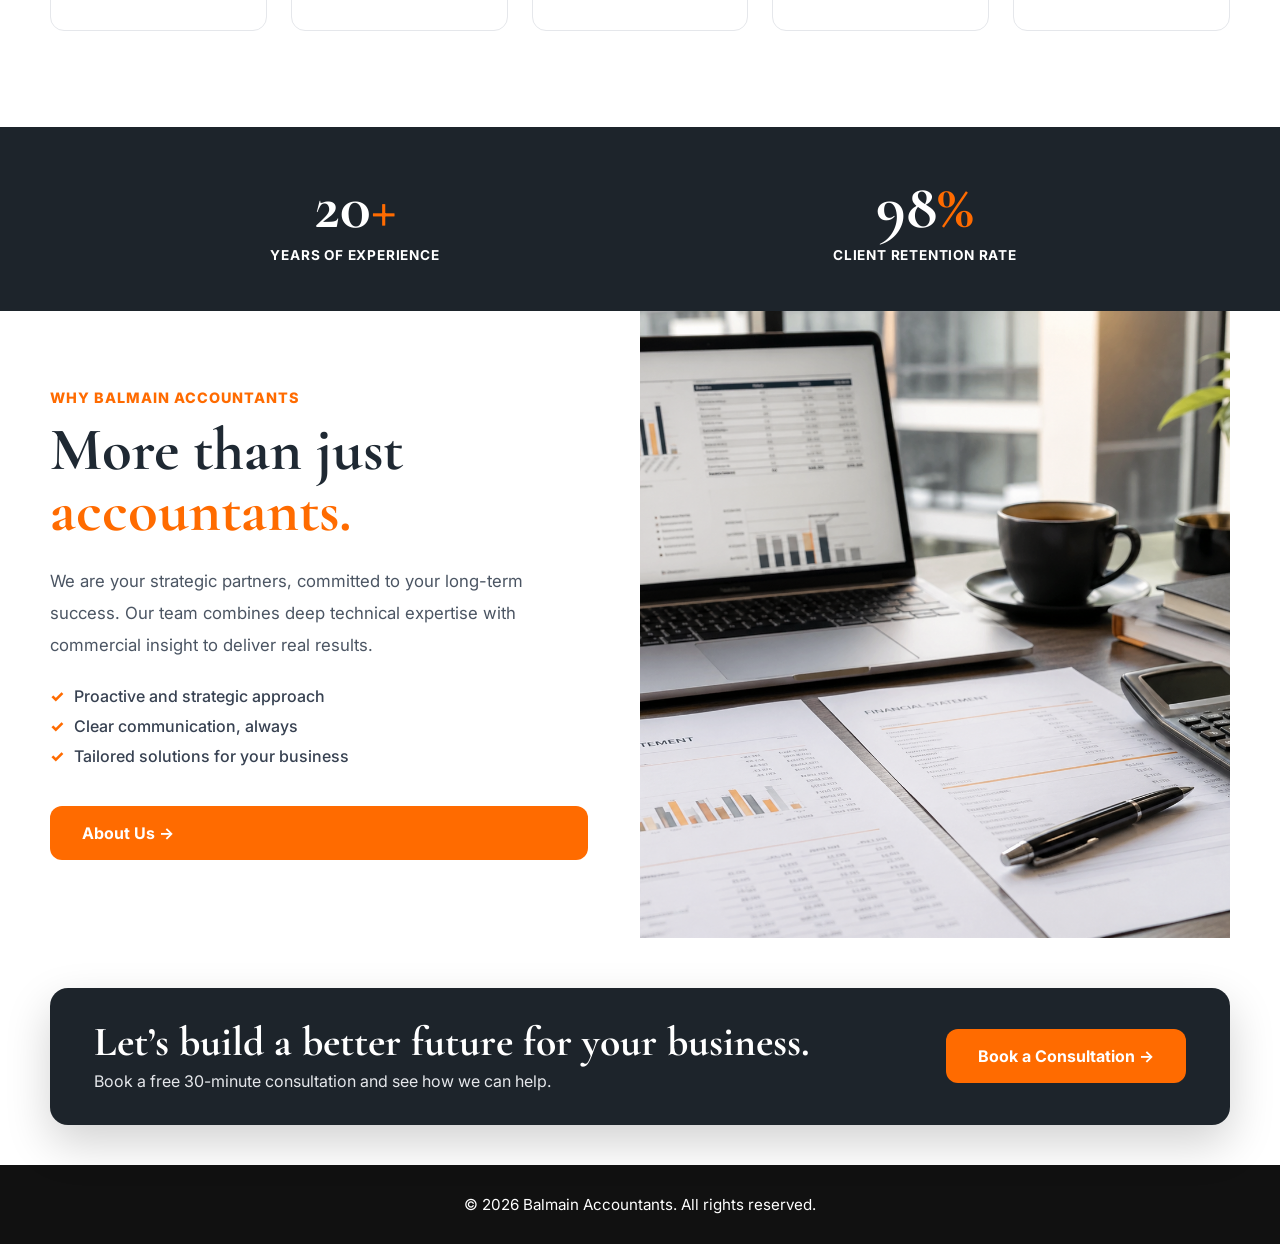
==== commit 9096412d: "Update index.html" ====
--- a/index.html
+++ b/index.html
@@ -445,7 +445,7 @@
     }
 
     .why-image {
-      background: url("https://images.unsplash.com/photo-1497366754035-f200968a6e72?auto=format&fit=crop&w=1500&q=85");
+      background: url("why-balmain.jpg");
       background-size: cover;
       background-position: center;
       min-height: 520px;
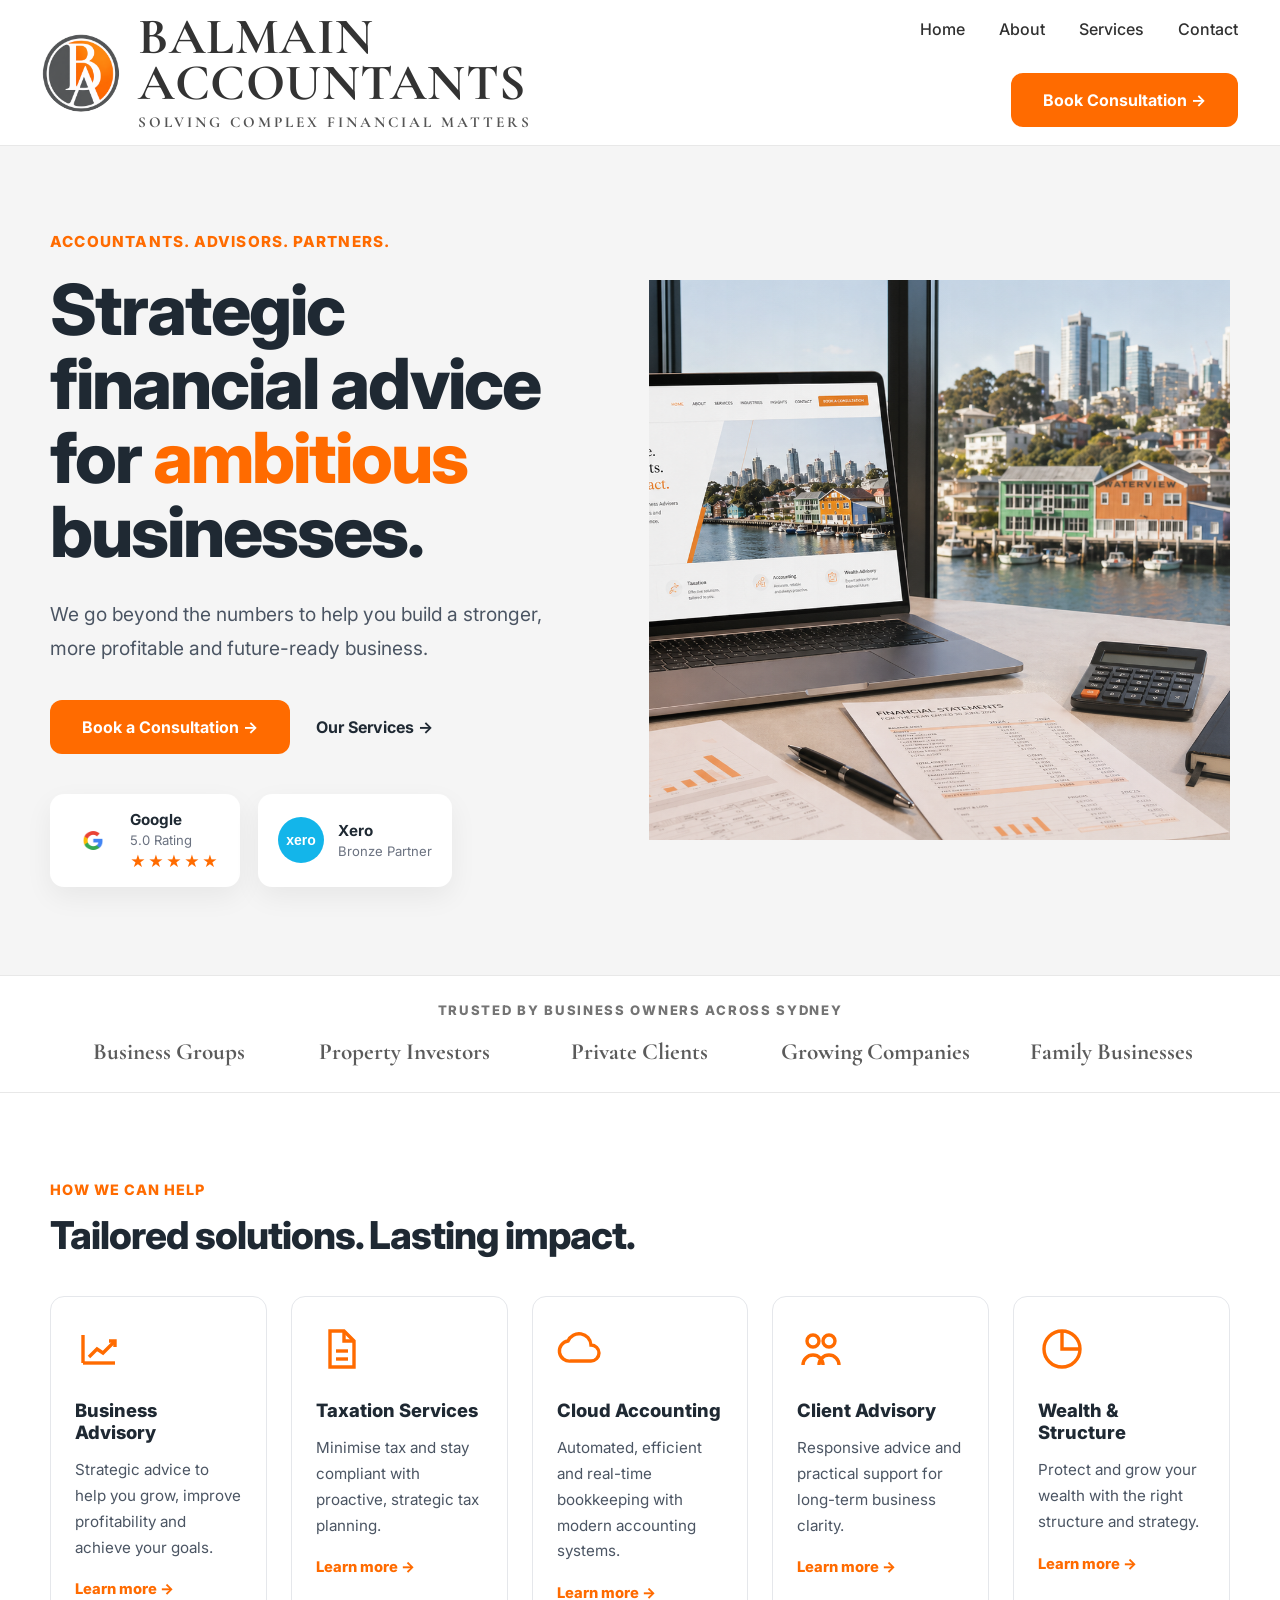
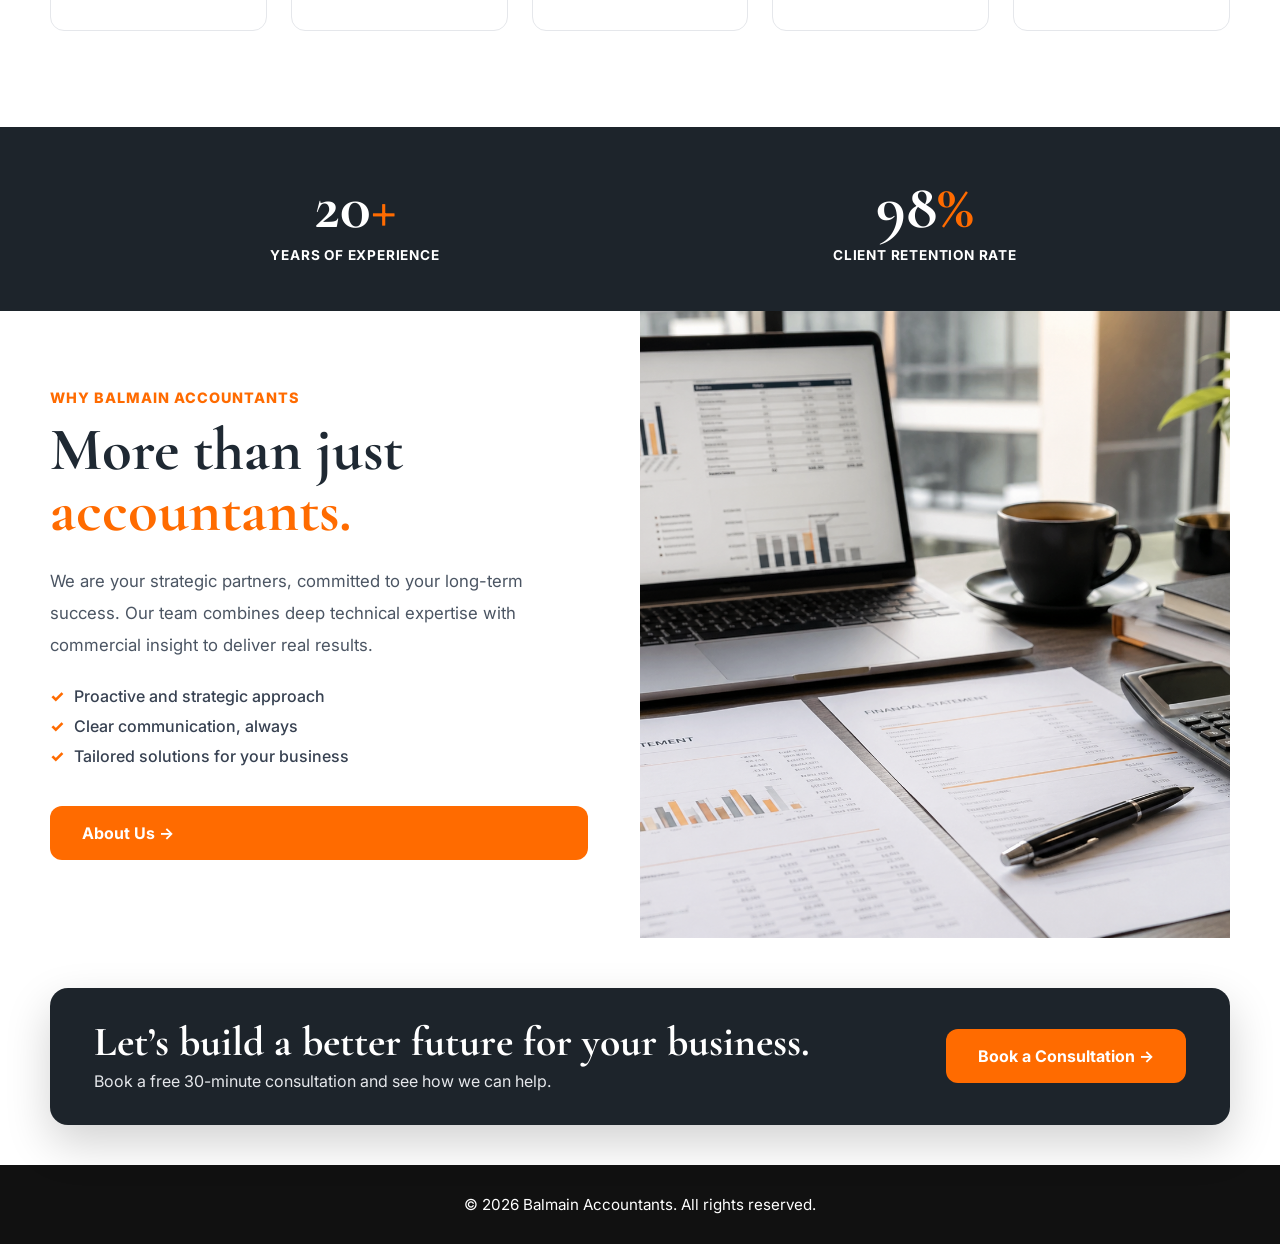
==== commit d5df5553: "Update index.html" ====
--- a/index.html
+++ b/index.html
@@ -6,877 +6,206 @@
 
   <title>Balmain Accountants</title>
 
-  <link rel="icon" type="image/png" href="balmain-logo.png" />
+  <link rel="icon" type="image/png" href="balmain-logo.png?v=3" />
+  <link rel="shortcut icon" type="image/png" href="balmain-logo.png?v=3" />
 
   <link rel="preconnect" href="https://fonts.googleapis.com">
   <link rel="preconnect" href="https://fonts.gstatic.com" crossorigin>
-
   <link href="https://fonts.googleapis.com/css2?family=Cormorant+Garamond:wght@400;500;600;700&family=Inter:wght@300;400;500;600;700;800&display=swap" rel="stylesheet">
 
-  <style>
-    * {
-      margin: 0;
-      padding: 0;
-      box-sizing: border-box;
-    }
-
-    body {
-      font-family: 'Inter', sans-serif;
-      background: #f5f5f5;
-      color: #1f2933;
-    }
-
-    a {
-      text-decoration: none;
-    }
-
-    header {
-      width: 100%;
-      background: #ffffff;
-      border-bottom: 1px solid #e8e8e8;
-    }
-
-    .navbar {
-      max-width: 1550px;
-      margin: 0 auto;
-      padding: 14px 42px;
-      display: flex;
-      justify-content: space-between;
-      align-items: center;
-      gap: 32px;
-    }
-
-    .logo-section {
-      display: flex;
-      align-items: center;
-      gap: 18px;
-    }
-
-    .logo-section img {
-      width: 78px;
-      height: 78px;
-      object-fit: cover;
-      border-radius: 50%;
-      display: block;
-    }
-
-    .logo-text h1 {
-      font-family: 'Cormorant Garamond', serif;
-      font-size: 3.2rem;
-      line-height: 0.9;
-      font-weight: 700;
-      color: #333333;
-      letter-spacing: 0.5px;
-    }
-
-    .logo-text p {
-      font-family: 'Cormorant Garamond', serif;
-      font-size: 0.95rem;
-      letter-spacing: 3px;
-      color: #555;
-      font-weight: 700;
-      margin-top: 7px;
-    }
-
-    nav {
-      display: flex;
-      align-items: center;
-      gap: 34px;
-      flex-wrap: wrap;
-      justify-content: flex-end;
-    }
-
-    nav a {
-      color: #303030;
-      font-size: 1rem;
-      font-weight: 500;
-      transition: 0.3s;
-    }
-
-    nav a:hover {
-      color: #ff6b00;
-    }
-
-    .book-btn,
-    .hero-btn,
-    .dark-btn {
-      background: #ff6b00;
-      color: white;
-      padding: 17px 32px;
-      border-radius: 12px;
-      font-weight: 700;
-      display: inline-flex;
-      align-items: center;
-      gap: 10px;
-      transition: 0.3s;
-    }
-
-    .book-btn:hover,
-    .hero-btn:hover,
-    .dark-btn:hover {
-      background: #e86000;
-      transform: translateY(-2px);
-      box-shadow: 0 12px 24px rgba(0,0,0,0.12);
-    }
-
-    .hero {
-      max-width: 1550px;
-      margin: 0 auto;
-      padding: 86px 50px 88px;
-      display: grid;
-      grid-template-columns: 1fr 1.1fr;
-      gap: 70px;
-      align-items: center;
-    }
-
-    .eyebrow {
-      color: #ff6b00;
-      font-weight: 800;
-      letter-spacing: 1.2px;
-      font-size: 0.95rem;
-      margin-bottom: 22px;
-      text-transform: uppercase;
-    }
-
-    .hero h2 {
-      font-family: 'Inter', sans-serif;
-      font-size: 4.4rem;
-      line-height: 1.05;
-      font-weight: 800;
-      color: #1f2933;
-      margin-bottom: 28px;
-      letter-spacing: -2px;
-    }
-
-    .hero h2 span {
-      color: #ff6b00;
-    }
-
-    .hero p {
-      font-size: 1.2rem;
-      line-height: 1.8;
-      color: #4b5563;
-      max-width: 670px;
-      margin-bottom: 34px;
-    }
-
-    .hero-actions {
-      display: flex;
-      align-items: center;
-      gap: 26px;
-      flex-wrap: wrap;
-      margin-bottom: 40px;
-    }
-
-    .secondary-link {
-      color: #1f2933;
-      font-weight: 700;
-      display: inline-flex;
-      align-items: center;
-      gap: 8px;
-    }
-
-    .trust-row {
-      display: flex;
-      gap: 18px;
-      flex-wrap: wrap;
-    }
-
-    .trust-card {
-      background: white;
-      border-radius: 14px;
-      padding: 16px 20px;
-      min-width: 190px;
-      box-shadow: 0 10px 28px rgba(0,0,0,0.06);
-      display: flex;
-      align-items: center;
-      gap: 14px;
-    }
-
-    .trust-logo {
-      width: 46px;
-      height: 46px;
-      object-fit: contain;
-      display: block;
-    }
-
-    .xero-badge {
-      width: 46px;
-      height: 46px;
-      border-radius: 50%;
-      background: #13b5ea;
-      color: white;
-      display: flex;
-      align-items: center;
-      justify-content: center;
-      font-size: 14px;
-      font-weight: 700;
-      text-transform: lowercase;
-      font-family: Arial, sans-serif;
-    }
-
-    .trust-card strong {
-      display: block;
-      font-size: 0.95rem;
-      color: #1f2933;
-    }
-
-    .trust-card span {
-      font-size: 0.82rem;
-      color: #6b7280;
-    }
-
-    .stars {
-      color: #ff6b00;
-      letter-spacing: 2px;
-      font-size: 0.95rem;
-      margin-top: 3px;
-    }
-
-    .hero-image {
-      width: 100%;
-      min-height: 560px;
-      background:
-        linear-gradient(90deg, rgba(245,245,245,0.02), rgba(245,245,245,0.12)),
-        url("home-hero.png");
-      background-size: cover;
-      background-position: center;
-      border-radius: 0;
-    }
-
-    .logo-strip {
-      background: #ffffff;
-      border-top: 1px solid #e8e8e8;
-      border-bottom: 1px solid #e8e8e8;
-      padding: 26px 40px;
-      text-align: center;
-    }
-
-    .logo-strip p {
-      font-size: 0.82rem;
-      font-weight: 800;
-      letter-spacing: 1.7px;
-      color: #747474;
-      text-transform: uppercase;
-      margin-bottom: 20px;
-    }
-
-    .client-names {
-      max-width: 1150px;
-      margin: 0 auto;
-      display: grid;
-      grid-template-columns: repeat(5, 1fr);
-      gap: 28px;
-      align-items: center;
-      color: #333;
-      font-family: 'Cormorant Garamond', serif;
-      font-weight: 700;
-      font-size: 1.45rem;
-      opacity: 0.8;
-    }
-
-    .services-preview {
-      background: #ffffff;
-      padding: 88px 50px 96px;
-    }
-
-    .section-inner {
-      max-width: 1400px;
-      margin: 0 auto;
-    }
-
-    .section-label {
-      color: #ff6b00;
-      font-weight: 800;
-      text-transform: uppercase;
-      font-size: 0.9rem;
-      letter-spacing: 1px;
-      margin-bottom: 14px;
-    }
-
-    .services-preview h3 {
-      font-size: 2.4rem;
-      line-height: 1.2;
-      color: #1f2933;
-      margin-bottom: 38px;
-      font-weight: 800;
-      letter-spacing: -1px;
-    }
-
-    .cards {
-      display: grid;
-      grid-template-columns: repeat(5, 1fr);
-      gap: 24px;
-    }
-
-    .card {
-      background: #ffffff;
-      border: 1px solid #e5e7eb;
-      border-radius: 14px;
-      padding: 28px 24px;
-      transition: 0.3s;
-      min-height: 255px;
-    }
-
-    .card:hover {
-      transform: translateY(-6px);
-      box-shadow: 0 18px 40px rgba(0,0,0,0.08);
-      border-color: rgba(255,107,0,0.4);
-    }
-
-    .service-icon {
-      width: 48px;
-      height: 48px;
-      margin-bottom: 22px;
-      color: #ff6b00;
-    }
-
-    .card h4 {
-      font-size: 1.15rem;
-      color: #1f2933;
-      margin-bottom: 14px;
-      font-weight: 800;
-    }
-
-    .card p {
-      color: #4b5563;
-      line-height: 1.7;
-      font-size: 0.95rem;
-      margin-bottom: 18px;
-    }
-
-    .learn-more {
-      color: #ff6b00;
-      font-weight: 800;
-      font-size: 0.92rem;
-    }
-
-    .stats {
-      background: #1d242b;
-      padding: 48px 50px;
-      color: white;
-    }
-
-    .stats-inner {
-      max-width: 1100px;
-      margin: 0 auto;
-      display: grid;
-      grid-template-columns: 1fr 1fr;
-      gap: 40px;
-      text-align: center;
-    }
-
-    .stats h4 {
-      font-family: 'Cormorant Garamond', serif;
-      font-size: 4rem;
-      color: #ffffff;
-      line-height: 1;
-    }
-
-    .stats h4 span {
-      color: #ff6b00;
-    }
-
-    .stats p {
-      color: #ffffff;
-      font-weight: 700;
-      letter-spacing: 0.8px;
-      margin-top: 8px;
-      text-transform: uppercase;
-      font-size: 0.85rem;
-    }
-
-    .why-section {
-      background: #ffffff;
-      padding: 0 50px;
-    }
-
-    .why-grid {
-      max-width: 1400px;
-      margin: 0 auto;
-      display: grid;
-      grid-template-columns: 1fr 1fr;
-      min-height: 520px;
-    }
-
-    .why-text {
-      padding: 78px 52px 78px 0;
-      display: flex;
-      flex-direction: column;
-      justify-content: center;
-    }
-
-    .why-text h3 {
-      font-family: 'Cormorant Garamond', serif;
-      font-size: 3.8rem;
-      line-height: 1;
-      margin-bottom: 24px;
-      color: #1f2933;
-    }
-
-    .why-text h3 span {
-      color: #ff6b00;
-    }
-
-    .why-text p {
-      color: #4b5563;
-      line-height: 1.9;
-      font-size: 1.05rem;
-      margin-bottom: 24px;
-      max-width: 560px;
-    }
-
-    .ticks {
-      list-style: none;
-      margin-bottom: 30px;
-    }
-
-    .ticks li {
-      margin-bottom: 10px;
-      color: #374151;
-      font-weight: 500;
-    }
-
-    .ticks li::before {
-      content: "✓";
-      color: #ff6b00;
-      font-weight: 800;
-      margin-right: 10px;
-    }
-
-    .why-image {
-      background: url("why-balmain.jpg");
-      background-size: cover;
-      background-position: center;
-      min-height: 520px;
-    }
-
-    .bottom-cta {
-      max-width: 1400px;
-      margin: 0 auto;
-      transform: translateY(50px);
-      background: #1d242b;
-      border-radius: 18px;
-      padding: 34px 44px;
-      display: flex;
-      justify-content: space-between;
-      align-items: center;
-      gap: 28px;
-      color: white;
-      box-shadow: 0 18px 45px rgba(0,0,0,0.18);
-    }
-
-    .bottom-cta h3 {
-      font-family: 'Cormorant Garamond', serif;
-      font-size: 2.6rem;
-      line-height: 1;
-      margin-bottom: 8px;
-    }
-
-    .bottom-cta p {
-      color: #e5e7eb;
-      font-size: 1rem;
-    }
-
-    .spacer {
-      height: 90px;
-      background: #ffffff;
-    }
-
-    footer {
-      background: #111;
-      color: white;
-      text-align: center;
-      padding: 30px 20px;
-      font-size: 0.95rem;
-    }
-
-    @media (max-width: 1200px) {
-      .navbar {
-        flex-direction: column;
-        align-items: flex-start;
-      }
-
-      nav {
-        width: 100%;
-        justify-content: flex-start;
-      }
-
-      .hero {
-        grid-template-columns: 1fr;
-      }
-
-      .hero-image {
-        min-height: 440px;
-      }
-
-      .cards {
-        grid-template-columns: repeat(2, 1fr);
-      }
-
-      .client-names {
-        grid-template-columns: repeat(2, 1fr);
-      }
-
-      .why-grid {
-        grid-template-columns: 1fr;
-      }
-
-      .why-text {
-        padding-right: 0;
-      }
-
-      .bottom-cta {
-        flex-direction: column;
-        align-items: flex-start;
-      }
-    }
-
-    @media (max-width: 768px) {
-      .navbar {
-        padding: 18px 22px;
-      }
-
-      .logo-section {
-        flex-direction: column;
-        text-align: center;
-        align-items: flex-start;
-      }
-
-      .logo-section img {
-        width: 66px;
-        height: 66px;
-      }
-
-      .logo-text h1 {
-        font-size: 2.2rem;
-      }
-
-      .logo-text p {
-        font-size: 0.82rem;
-        letter-spacing: 2px;
-      }
-
-      nav {
-        gap: 18px;
-      }
-
-      .book-btn {
-        padding: 14px 22px;
-      }
-
-      .hero {
-        padding: 52px 24px 68px;
-        gap: 36px;
-      }
-
-      .hero h2 {
-        font-size: 3rem;
-      }
-
-      .hero p {
-        font-size: 1.05rem;
-      }
-
-      .hero-image {
-        min-height: 330px;
-      }
-
-      .trust-row {
-        flex-direction: column;
-      }
-
-      .client-names {
-        grid-template-columns: 1fr;
-      }
-
-      .services-preview,
-      .why-section {
-        padding-left: 24px;
-        padding-right: 24px;
-      }
-
-      .cards {
-        grid-template-columns: 1fr;
-      }
-
-      .stats-inner {
-        grid-template-columns: 1fr;
-      }
-
-      .why-text h3 {
-        font-size: 3rem;
-      }
-
-      .bottom-cta {
-        margin-left: 24px;
-        margin-right: 24px;
-        padding: 28px;
-      }
-
-      .bottom-cta h3 {
-        font-size: 2.2rem;
-      }
-    }
-  </style>
+  <link rel="stylesheet" href="style.css" />
 </head>
 
 <body>
 
-  <header>
-    <div class="navbar">
-
-      <div class="logo-section">
-        <img src="balmain-logo.png" alt="Balmain Accountants Logo" />
-
-        <div class="logo-text">
-          <h1>BALMAIN ACCOUNTANTS</h1>
-          <p>SOLVING COMPLEX FINANCIAL MATTERS</p>
+<header>
+  <div class="navbar">
+    <div class="logo-section">
+      <img src="balmain-logo.png" alt="Balmain Accountants Logo" />
+      <div class="logo-text">
+        <h1>BALMAIN ACCOUNTANTS</h1>
+        <p>SOLVING COMPLEX FINANCIAL MATTERS</p>
+      </div>
+    </div>
+
+    <nav>
+      <a href="index.html">Home</a>
+      <a href="about.html">About</a>
+      <a href="services.html">Services</a>
+      <a href="contact.html">Contact</a>
+      <a class="book-btn" href="contact.html">Book Consultation →</a>
+    </nav>
+  </div>
+</header>
+
+<section class="hero">
+  <div>
+    <div class="eyebrow">ACCOUNTANTS. ADVISORS. PARTNERS.</div>
+
+    <h2>
+      Strategic financial advice for
+      <span>ambitious</span> businesses.
+    </h2>
+
+    <p>
+      We go beyond the numbers to help you build a stronger, more profitable and future-ready business.
+    </p>
+
+    <div class="hero-actions">
+      <a href="contact.html" class="hero-btn">Book a Consultation →</a>
+      <a href="services.html" class="secondary-link">Our Services →</a>
+    </div>
+
+    <div class="trust-row">
+      <div class="trust-card">
+        <img src="google-logo.png" alt="Google Rating" class="trust-logo">
+        <div>
+          <strong>Google</strong>
+          <span>5.0 Rating</span>
+          <div class="stars">★★★★★</div>
         </div>
       </div>
 
-      <nav>
-        <a href="index.html">Home</a>
-        <a href="about.html">About</a>
-        <a href="services.html">Services</a>
-        <a href="contact.html">Contact</a>
-        <a class="book-btn" href="contact.html">Book Consultation →</a>
-      </nav>
-
-    </div>
-  </header>
-
-  <section class="hero">
-
+      <div class="trust-card">
+        <div class="xero-badge">xero</div>
+        <div>
+          <strong>Xero</strong>
+          <span>Bronze Partner</span>
+        </div>
+      </div>
+    </div>
+  </div>
+
+  <div class="hero-image"></div>
+</section>
+
+<section class="logo-strip">
+  <p>Trusted by business owners across Sydney</p>
+
+  <div class="client-names">
+    <div>Business Groups</div>
+    <div>Property Investors</div>
+    <div>Private Clients</div>
+    <div>Growing Companies</div>
+    <div>Family Businesses</div>
+  </div>
+</section>
+
+<section class="services-preview">
+  <div class="section-inner">
+    <div class="section-label">How we can help</div>
+    <h3>Tailored solutions. Lasting impact.</h3>
+
+    <div class="cards">
+      <div class="card">
+        <svg class="service-icon" viewBox="0 0 24 24" fill="none" stroke="currentColor" stroke-width="1.7">
+          <path d="M4 19V5"></path>
+          <path d="M4 19H20"></path>
+          <path d="M7 16L11 12L14 14L20 8"></path>
+          <path d="M17 8H20V11"></path>
+        </svg>
+        <h4>Business Advisory</h4>
+        <p>Strategic advice to help you grow, improve profitability and achieve your goals.</p>
+        <a href="services.html" class="learn-more">Learn more →</a>
+      </div>
+
+      <div class="card">
+        <svg class="service-icon" viewBox="0 0 24 24" fill="none" stroke="currentColor" stroke-width="1.7">
+          <path d="M7 3H14L19 8V21H7V3Z"></path>
+          <path d="M14 3V8H19"></path>
+          <path d="M10 13H16"></path>
+          <path d="M10 17H16"></path>
+        </svg>
+        <h4>Taxation Services</h4>
+        <p>Minimise tax and stay compliant with proactive, strategic tax planning.</p>
+        <a href="services.html" class="learn-more">Learn more →</a>
+      </div>
+
+      <div class="card">
+        <svg class="service-icon" viewBox="0 0 24 24" fill="none" stroke="currentColor" stroke-width="1.7">
+          <path d="M7 18H17A4 4 0 0 0 17 10A6 6 0 0 0 5.5 8A4.8 4.8 0 0 0 7 18Z"></path>
+        </svg>
+        <h4>Cloud Accounting</h4>
+        <p>Automated, efficient and real-time bookkeeping with modern accounting systems.</p>
+        <a href="services.html" class="learn-more">Learn more →</a>
+      </div>
+
+      <div class="card">
+        <svg class="service-icon" viewBox="0 0 24 24" fill="none" stroke="currentColor" stroke-width="1.7">
+          <circle cx="8" cy="8" r="3"></circle>
+          <circle cx="16" cy="8" r="3"></circle>
+          <path d="M3 20A5 5 0 0 1 13 20"></path>
+          <path d="M11 20A5 5 0 0 1 21 20"></path>
+        </svg>
+        <h4>Client Advisory</h4>
+        <p>Responsive advice and practical support for long-term business clarity.</p>
+        <a href="services.html" class="learn-more">Learn more →</a>
+      </div>
+
+      <div class="card">
+        <svg class="service-icon" viewBox="0 0 24 24" fill="none" stroke="currentColor" stroke-width="1.7">
+          <path d="M12 3V12H21"></path>
+          <circle cx="12" cy="12" r="9"></circle>
+        </svg>
+        <h4>Wealth & Structure</h4>
+        <p>Protect and grow your wealth with the right structure and strategy.</p>
+        <a href="services.html" class="learn-more">Learn more →</a>
+      </div>
+    </div>
+  </div>
+</section>
+
+<section class="stats">
+  <div class="stats-inner">
     <div>
-      <div class="eyebrow">ACCOUNTANTS. ADVISORS. PARTNERS.</div>
-
-      <h2>
-        Strategic financial advice for
-        <span>ambitious</span> businesses.
-      </h2>
+      <h4>20<span>+</span></h4>
+      <p>Years of Experience</p>
+    </div>
+
+    <div>
+      <h4>98<span>%</span></h4>
+      <p>Client Retention Rate</p>
+    </div>
+  </div>
+</section>
+
+<section class="why-section">
+  <div class="why-grid">
+    <div class="why-text">
+      <div class="section-label">Why Balmain Accountants</div>
+      <h3>More than just <span>accountants.</span></h3>
 
       <p>
-        We go beyond the numbers to help you build a stronger, more profitable and future-ready business.
+        We are your strategic partners, committed to your long-term success. Our team combines deep technical expertise with commercial insight to deliver real results.
       </p>
 
-      <div class="hero-actions">
-        <a href="contact.html" class="hero-btn">Book a Consultation →</a>
-        <a href="services.html" class="secondary-link">Our Services →</a>
-      </div>
-
-      <div class="trust-row">
-
-        <div class="trust-card">
-          <img src="google-logo.png" alt="Google Rating" class="trust-logo">
-
-          <div>
-            <strong>Google</strong>
-            <span>5.0 Rating</span>
-            <div class="stars">★★★★★</div>
-          </div>
-        </div>
-
-        <div class="trust-card">
-          <div class="xero-badge">xero</div>
-
-          <div>
-            <strong>Xero</strong>
-            <span>Bronze Partner</span>
-          </div>
-        </div>
-
-      </div>
-    </div>
-
-    <div class="hero-image"></div>
-
-  </section>
-
-  <section class="logo-strip">
-
-    <p>Trusted by business owners across Sydney</p>
-
-    <div class="client-names">
-      <div>Business Groups</div>
-      <div>Property Investors</div>
-      <div>Private Clients</div>
-      <div>Growing Companies</div>
-      <div>Family Businesses</div>
-    </div>
-
-  </section>
-
-  <section class="services-preview">
-
-    <div class="section-inner">
-
-      <div class="section-label">How we can help</div>
-
-      <h3>Tailored solutions. Lasting impact.</h3>
-
-      <div class="cards">
-
-        <div class="card">
-
-          <svg class="service-icon" viewBox="0 0 24 24" fill="none" stroke="currentColor" stroke-width="1.7">
-            <path d="M4 19V5"></path>
-            <path d="M4 19H20"></path>
-            <path d="M7 16L11 12L14 14L20 8"></path>
-            <path d="M17 8H20V11"></path>
-          </svg>
-
-          <h4>Business Advisory</h4>
-
-          <p>
-            Strategic advice to help you grow, improve profitability and achieve your goals.
-          </p>
-
-          <a href="services.html" class="learn-more">Learn more →</a>
-
-        </div>
-
-        <div class="card">
-
-          <svg class="service-icon" viewBox="0 0 24 24" fill="none" stroke="currentColor" stroke-width="1.7">
-            <path d="M7 3H14L19 8V21H7V3Z"></path>
-            <path d="M14 3V8H19"></path>
-            <path d="M10 13H16"></path>
-            <path d="M10 17H16"></path>
-          </svg>
-
-          <h4>Taxation Services</h4>
-
-          <p>
-            Minimise tax and stay compliant with proactive, strategic tax planning.
-          </p>
-
-          <a href="services.html" class="learn-more">Learn more →</a>
-
-        </div>
-
-        <div class="card">
-
-          <svg class="service-icon" viewBox="0 0 24 24" fill="none" stroke="currentColor" stroke-width="1.7">
-            <path d="M7 18H17A4 4 0 0 0 17 10A6 6 0 0 0 5.5 8A4.8 4.8 0 0 0 7 18Z"></path>
-          </svg>
-
-          <h4>Cloud Accounting</h4>
-
-          <p>
-            Automated, efficient and real-time bookkeeping with modern accounting systems.
-          </p>
-
-          <a href="services.html" class="learn-more">Learn more →</a>
-
-        </div>
-
-        <div class="card">
-
-          <svg class="service-icon" viewBox="0 0 24 24" fill="none" stroke="currentColor" stroke-width="1.7">
-            <circle cx="8" cy="8" r="3"></circle>
-            <circle cx="16" cy="8" r="3"></circle>
-            <path d="M3 20A5 5 0 0 1 13 20"></path>
-            <path d="M11 20A5 5 0 0 1 21 20"></path>
-          </svg>
-
-          <h4>Client Advisory</h4>
-
-          <p>
-            Responsive advice and practical support for long-term business clarity.
-          </p>
-
-          <a href="services.html" class="learn-more">Learn more →</a>
-
-        </div>
-
-        <div class="card">
-
-          <svg class="service-icon" viewBox="0 0 24 24" fill="none" stroke="currentColor" stroke-width="1.7">
-            <path d="M12 3V12H21"></path>
-            <circle cx="12" cy="12" r="9"></circle>
-          </svg>
-
-          <h4>Wealth & Structure</h4>
-
-          <p>
-            Protect and grow your wealth with the right structure and strategy.
-          </p>
-
-          <a href="services.html" class="learn-more">Learn more →</a>
-
-        </div>
-
-      </div>
-
-    </div>
-
-  </section>
-
-  <section class="stats">
-
-    <div class="stats-inner">
-
-      <div>
-        <h4>20<span>+</span></h4>
-        <p>Years of Experience</p>
-      </div>
-
-      <div>
-        <h4>98<span>%</span></h4>
-        <p>Client Retention Rate</p>
-      </div>
-
-    </div>
-
-  </section>
-
-  <section class="why-section">
-
-    <div class="why-grid">
-
-      <div class="why-text">
-
-        <div class="section-label">Why Balmain Accountants</div>
-
-        <h3>More than just <span>accountants.</span></h3>
-
-        <p>
-          We are your strategic partners, committed to your long-term success. Our team combines deep technical expertise with commercial insight to deliver real results.
-        </p>
-
-        <ul class="ticks">
-          <li>Proactive and strategic approach</li>
-          <li>Clear communication, always</li>
-          <li>Tailored solutions for your business</li>
-        </ul>
-
-        <a href="about.html" class="dark-btn">About Us →</a>
-
-      </div>
-
-      <div class="why-image"></div>
-
-    </div>
-
-    <div class="bottom-cta">
-
-      <div>
-        <h3>Let’s build a better future for your business.</h3>
-        <p>Book a free 30-minute consultation and see how we can help.</p>
-      </div>
-
-      <a href="contact.html" class="book-btn">Book a Consultation →</a>
-
-    </div>
-
-  </section>
-
-  <div class="spacer"></div>
-
-  <footer>
-    © 2026 Balmain Accountants. All rights reserved.
-  </footer>
+      <ul class="ticks">
+        <li>Proactive and strategic approach</li>
+        <li>Clear communication, always</li>
+        <li>Tailored solutions for your business</li>
+      </ul>
+
+      <a href="about.html" class="dark-btn">About Us →</a>
+    </div>
+
+    <div class="why-image"></div>
+  </div>
+
+  <div class="bottom-cta">
+    <div>
+      <h3>Let’s build a better future for your business.</h3>
+      <p>Book a free 30-minute consultation and see how we can help.</p>
+    </div>
+
+    <a href="contact.html" class="book-btn">Book a Consultation →</a>
+  </div>
+</section>
+
+<div class="spacer"></div>
+
+<footer>
+  © 2026 Balmain Accountants. All rights reserved.
+</footer>
 
 </body>
 </html>
--- a/style.css
+++ b/style.css
@@ -0,0 +1,828 @@
+* {
+  margin: 0;
+  padding: 0;
+  box-sizing: border-box;
+}
+
+body {
+  font-family: 'Inter', sans-serif;
+  background: #f5f5f5;
+  color: #1f2933;
+}
+
+a {
+  text-decoration: none;
+}
+
+header {
+  width: 100%;
+  background: #ffffff;
+  border-bottom: 1px solid #e8e8e8;
+}
+
+.navbar {
+  max-width: 1550px;
+  margin: 0 auto;
+  padding: 14px 42px;
+  display: flex;
+  justify-content: space-between;
+  align-items: center;
+  gap: 32px;
+}
+
+.logo-section {
+  display: flex;
+  align-items: center;
+  gap: 18px;
+}
+
+.logo-section img {
+  width: 78px;
+  height: 78px;
+  object-fit: cover;
+  border-radius: 50%;
+  display: block;
+}
+
+.logo-text h1 {
+  font-family: 'Cormorant Garamond', serif;
+  font-size: 3.2rem;
+  line-height: 0.9;
+  font-weight: 700;
+  color: #333333;
+  letter-spacing: 0.5px;
+}
+
+.logo-text p {
+  font-family: 'Cormorant Garamond', serif;
+  font-size: 0.95rem;
+  letter-spacing: 3px;
+  color: #555;
+  font-weight: 700;
+  margin-top: 7px;
+}
+
+nav {
+  display: flex;
+  align-items: center;
+  gap: 34px;
+  flex-wrap: wrap;
+  justify-content: flex-end;
+}
+
+nav a {
+  color: #303030;
+  font-size: 1rem;
+  font-weight: 500;
+  transition: 0.3s;
+}
+
+nav a:hover {
+  color: #ff6b00;
+}
+
+.book-btn,
+.hero-btn,
+.dark-btn,
+.small-btn {
+  background: #ff6b00;
+  color: white;
+  padding: 17px 32px;
+  border-radius: 12px;
+  font-weight: 700;
+  display: inline-flex;
+  align-items: center;
+  gap: 10px;
+  transition: 0.3s;
+  border: none;
+  cursor: pointer;
+}
+
+.book-btn:hover,
+.hero-btn:hover,
+.dark-btn:hover,
+.small-btn:hover {
+  background: #e86000;
+  transform: translateY(-2px);
+  box-shadow: 0 12px 24px rgba(0,0,0,0.12);
+}
+
+.orange {
+  color: #ff6b00;
+}
+
+.page-hero {
+  max-width: 1300px;
+  margin: 0 auto;
+  padding: 90px 30px 75px;
+  text-align: center;
+}
+
+.page-hero h2 {
+  font-family: 'Cormorant Garamond', serif;
+  font-size: 4.5rem;
+  line-height: 1;
+  color: #1f2933;
+  margin-bottom: 24px;
+}
+
+.page-hero p {
+  max-width: 850px;
+  margin: 0 auto;
+  font-size: 1.15rem;
+  line-height: 1.9;
+  color: #4b5563;
+}
+
+.section-label {
+  color: #ff6b00;
+  font-weight: 800;
+  text-transform: uppercase;
+  font-size: 0.9rem;
+  letter-spacing: 1px;
+  margin-bottom: 14px;
+}
+
+footer {
+  background: #111;
+  color: white;
+  text-align: center;
+  padding: 30px 20px;
+  font-size: 0.95rem;
+}
+
+/* HOME */
+
+.hero {
+  max-width: 1550px;
+  margin: 0 auto;
+  padding: 86px 50px 88px;
+  display: grid;
+  grid-template-columns: 1fr 1.1fr;
+  gap: 70px;
+  align-items: center;
+}
+
+.eyebrow {
+  color: #ff6b00;
+  font-weight: 800;
+  letter-spacing: 1.2px;
+  font-size: 0.95rem;
+  margin-bottom: 22px;
+  text-transform: uppercase;
+}
+
+.hero h2 {
+  font-family: 'Inter', sans-serif;
+  font-size: 4.4rem;
+  line-height: 1.05;
+  font-weight: 800;
+  color: #1f2933;
+  margin-bottom: 28px;
+  letter-spacing: -2px;
+}
+
+.hero h2 span {
+  color: #ff6b00;
+}
+
+.hero p {
+  font-size: 1.2rem;
+  line-height: 1.8;
+  color: #4b5563;
+  max-width: 670px;
+  margin-bottom: 34px;
+}
+
+.hero-actions {
+  display: flex;
+  align-items: center;
+  gap: 26px;
+  flex-wrap: wrap;
+  margin-bottom: 40px;
+}
+
+.secondary-link {
+  color: #1f2933;
+  font-weight: 700;
+  display: inline-flex;
+  align-items: center;
+  gap: 8px;
+}
+
+.trust-row {
+  display: flex;
+  gap: 18px;
+  flex-wrap: wrap;
+}
+
+.trust-card {
+  background: white;
+  border-radius: 14px;
+  padding: 16px 20px;
+  min-width: 190px;
+  box-shadow: 0 10px 28px rgba(0,0,0,0.06);
+  display: flex;
+  align-items: center;
+  gap: 14px;
+}
+
+.trust-logo {
+  width: 46px;
+  height: 46px;
+  object-fit: contain;
+  display: block;
+}
+
+.xero-badge {
+  width: 46px;
+  height: 46px;
+  border-radius: 50%;
+  background: #13b5ea;
+  color: white;
+  display: flex;
+  align-items: center;
+  justify-content: center;
+  font-size: 14px;
+  font-weight: 700;
+  text-transform: lowercase;
+  font-family: Arial, sans-serif;
+}
+
+.trust-card strong {
+  display: block;
+  font-size: 0.95rem;
+  color: #1f2933;
+}
+
+.trust-card span {
+  font-size: 0.82rem;
+  color: #6b7280;
+}
+
+.stars {
+  color: #ff6b00;
+  letter-spacing: 2px;
+  font-size: 0.95rem;
+  margin-top: 3px;
+}
+
+.hero-image {
+  width: 100%;
+  min-height: 560px;
+  background:
+    linear-gradient(90deg, rgba(245,245,245,0.02), rgba(245,245,245,0.12)),
+    url("home-hero.png");
+  background-size: cover;
+  background-position: center;
+  border-radius: 0;
+}
+
+.logo-strip {
+  background: #ffffff;
+  border-top: 1px solid #e8e8e8;
+  border-bottom: 1px solid #e8e8e8;
+  padding: 26px 40px;
+  text-align: center;
+}
+
+.logo-strip p {
+  font-size: 0.82rem;
+  font-weight: 800;
+  letter-spacing: 1.7px;
+  color: #747474;
+  text-transform: uppercase;
+  margin-bottom: 20px;
+}
+
+.client-names {
+  max-width: 1150px;
+  margin: 0 auto;
+  display: grid;
+  grid-template-columns: repeat(5, 1fr);
+  gap: 28px;
+  align-items: center;
+  color: #333;
+  font-family: 'Cormorant Garamond', serif;
+  font-weight: 700;
+  font-size: 1.45rem;
+  opacity: 0.8;
+}
+
+.services-preview {
+  background: #ffffff;
+  padding: 88px 50px 96px;
+}
+
+.section-inner {
+  max-width: 1400px;
+  margin: 0 auto;
+}
+
+.services-preview h3 {
+  font-size: 2.4rem;
+  line-height: 1.2;
+  color: #1f2933;
+  margin-bottom: 38px;
+  font-weight: 800;
+  letter-spacing: -1px;
+}
+
+.cards {
+  display: grid;
+  grid-template-columns: repeat(5, 1fr);
+  gap: 24px;
+}
+
+.card {
+  background: #ffffff;
+  border: 1px solid #e5e7eb;
+  border-radius: 14px;
+  padding: 28px 24px;
+  transition: 0.3s;
+  min-height: 255px;
+}
+
+.card:hover {
+  transform: translateY(-6px);
+  box-shadow: 0 18px 40px rgba(0,0,0,0.08);
+  border-color: rgba(255,107,0,0.4);
+}
+
+.service-icon {
+  width: 48px;
+  height: 48px;
+  margin-bottom: 22px;
+  color: #ff6b00;
+}
+
+.card h4 {
+  font-size: 1.15rem;
+  color: #1f2933;
+  margin-bottom: 14px;
+  font-weight: 800;
+}
+
+.card p {
+  color: #4b5563;
+  line-height: 1.7;
+  font-size: 0.95rem;
+  margin-bottom: 18px;
+}
+
+.learn-more {
+  color: #ff6b00;
+  font-weight: 800;
+  font-size: 0.92rem;
+}
+
+.stats {
+  background: #1d242b;
+  padding: 48px 50px;
+  color: white;
+}
+
+.stats-inner {
+  max-width: 1100px;
+  margin: 0 auto;
+  display: grid;
+  grid-template-columns: 1fr 1fr;
+  gap: 40px;
+  text-align: center;
+}
+
+.stats h4 {
+  font-family: 'Cormorant Garamond', serif;
+  font-size: 4rem;
+  color: #ffffff;
+  line-height: 1;
+}
+
+.stats h4 span {
+  color: #ff6b00;
+}
+
+.stats p {
+  color: #ffffff;
+  font-weight: 700;
+  letter-spacing: 0.8px;
+  margin-top: 8px;
+  text-transform: uppercase;
+  font-size: 0.85rem;
+}
+
+.why-section {
+  background: #ffffff;
+  padding: 0 50px;
+}
+
+.why-grid {
+  max-width: 1400px;
+  margin: 0 auto;
+  display: grid;
+  grid-template-columns: 1fr 1fr;
+  min-height: 520px;
+}
+
+.why-text {
+  padding: 78px 52px 78px 0;
+  display: flex;
+  flex-direction: column;
+  justify-content: center;
+}
+
+.why-text h3 {
+  font-family: 'Cormorant Garamond', serif;
+  font-size: 3.8rem;
+  line-height: 1;
+  margin-bottom: 24px;
+  color: #1f2933;
+}
+
+.why-text h3 span {
+  color: #ff6b00;
+}
+
+.why-text p {
+  color: #4b5563;
+  line-height: 1.9;
+  font-size: 1.05rem;
+  margin-bottom: 24px;
+  max-width: 560px;
+}
+
+.ticks {
+  list-style: none;
+  margin-bottom: 30px;
+}
+
+.ticks li {
+  margin-bottom: 10px;
+  color: #374151;
+  font-weight: 500;
+}
+
+.ticks li::before {
+  content: "✓";
+  color: #ff6b00;
+  font-weight: 800;
+  margin-right: 10px;
+}
+
+.why-image {
+  background: url("why-balmain.jpg");
+  background-size: cover;
+  background-position: center;
+  min-height: 520px;
+}
+
+.bottom-cta {
+  max-width: 1400px;
+  margin: 0 auto;
+  transform: translateY(50px);
+  background: #1d242b;
+  border-radius: 18px;
+  padding: 34px 44px;
+  display: flex;
+  justify-content: space-between;
+  align-items: center;
+  gap: 28px;
+  color: white;
+  box-shadow: 0 18px 45px rgba(0,0,0,0.18);
+}
+
+.bottom-cta h3 {
+  font-family: 'Cormorant Garamond', serif;
+  font-size: 2.6rem;
+  line-height: 1;
+  margin-bottom: 8px;
+}
+
+.bottom-cta p {
+  color: #e5e7eb;
+  font-size: 1rem;
+}
+
+.spacer {
+  height: 90px;
+  background: #ffffff;
+}
+
+/* ABOUT */
+
+.about-section {
+  background: #ffffff;
+  padding: 80px 50px 100px;
+}
+
+.about-grid {
+  max-width: 1350px;
+  margin: 0 auto;
+  display: grid;
+  grid-template-columns: 1fr 1fr;
+  gap: 70px;
+  align-items: center;
+}
+
+.about-grid img {
+  width: 100%;
+  height: 520px;
+  object-fit: cover;
+}
+
+.about-text h3 {
+  font-family: 'Cormorant Garamond', serif;
+  font-size: 3.8rem;
+  line-height: 1;
+  margin-bottom: 28px;
+}
+
+.about-text p {
+  font-size: 1.1rem;
+  line-height: 1.9;
+  color: #4b5563;
+  margin-bottom: 20px;
+}
+
+/* SERVICES PAGE */
+
+.services-page {
+  max-width: 1150px;
+  margin: 0 auto;
+  padding: 30px 30px 100px;
+  display: grid;
+  grid-template-columns: repeat(2, 1fr);
+  gap: 28px;
+}
+
+.service-box {
+  background: #ffffff;
+  border-top: 4px solid #ff6b00;
+  border-radius: 16px;
+  padding: 38px;
+  box-shadow: 0 14px 34px rgba(0,0,0,0.05);
+}
+
+.service-box h3 {
+  font-family: 'Cormorant Garamond', serif;
+  font-size: 2.3rem;
+  margin-bottom: 22px;
+}
+
+.service-box p,
+.service-box li {
+  color: #4b5563;
+  line-height: 1.8;
+  font-size: 1rem;
+}
+
+.service-box ul {
+  margin-left: 18px;
+  margin-top: 18px;
+}
+
+/* CONTACT */
+
+.contact-area {
+  max-width: 1350px;
+  margin: 0 auto;
+  padding: 35px 30px 75px;
+  display: grid;
+  grid-template-columns: 1fr 1fr;
+  gap: 34px;
+}
+
+.contact-card {
+  background: #ffffff;
+  border-radius: 18px;
+  padding: 42px;
+  box-shadow: 0 14px 35px rgba(0,0,0,0.06);
+}
+
+.contact-card h3 {
+  font-family: 'Cormorant Garamond', serif;
+  font-size: 2.8rem;
+  margin-bottom: 28px;
+  color: #1f2933;
+}
+
+.contact-card p {
+  color: #4b5563;
+  line-height: 1.8;
+  margin-bottom: 14px;
+}
+
+.contact-card strong {
+  color: #1f2933;
+}
+
+.contact-card a {
+  color: #ff6b00;
+  font-weight: 700;
+}
+
+form input,
+form textarea {
+  width: 100%;
+  padding: 17px 18px;
+  border: 1px solid #d1d5db;
+  border-radius: 10px;
+  margin-bottom: 18px;
+  font-size: 1rem;
+  font-family: 'Inter', sans-serif;
+}
+
+form textarea {
+  min-height: 150px;
+  resize: vertical;
+}
+
+.map-section iframe {
+  width: 100%;
+  height: 430px;
+  border: none;
+  display: block;
+}
+
+.facebook-section {
+  background: #ff6b00;
+  text-align: center;
+  padding: 55px 20px;
+  color: white;
+}
+
+.facebook-section h3 {
+  font-family: 'Cormorant Garamond', serif;
+  font-size: 2.4rem;
+  margin-bottom: 18px;
+}
+
+.facebook-btn {
+  background: white;
+  color: #ff6b00;
+  padding: 13px 28px;
+  border-radius: 10px;
+  display: inline-block;
+  font-weight: 800;
+}
+
+/* SHARED CTA */
+
+.dark-cta {
+  background: #1d1d1d;
+  color: white;
+  text-align: center;
+  padding: 95px 30px;
+}
+
+.dark-cta h3 {
+  font-family: 'Cormorant Garamond', serif;
+  font-size: 3.8rem;
+  line-height: 1.1;
+  margin-bottom: 26px;
+}
+
+.dark-cta p {
+  max-width: 900px;
+  margin: 0 auto 30px;
+  color: #e5e7eb;
+  font-size: 1.15rem;
+  line-height: 1.9;
+}
+
+/* RESPONSIVE */
+
+@media (max-width: 1200px) {
+  .navbar {
+    flex-direction: column;
+    align-items: flex-start;
+  }
+
+  nav {
+    width: 100%;
+    justify-content: flex-start;
+  }
+
+  .hero,
+  .about-grid,
+  .contact-area {
+    grid-template-columns: 1fr;
+  }
+
+  .hero-image {
+    min-height: 440px;
+  }
+
+  .cards,
+  .services-page {
+    grid-template-columns: repeat(2, 1fr);
+  }
+
+  .client-names {
+    grid-template-columns: repeat(2, 1fr);
+  }
+
+  .why-grid {
+    grid-template-columns: 1fr;
+  }
+
+  .why-text {
+    padding-right: 0;
+  }
+
+  .bottom-cta {
+    flex-direction: column;
+    align-items: flex-start;
+  }
+}
+
+@media (max-width: 768px) {
+  .navbar {
+    padding: 18px 22px;
+  }
+
+  .logo-section {
+    flex-direction: column;
+    text-align: left;
+    align-items: flex-start;
+  }
+
+  .logo-section img {
+    width: 66px;
+    height: 66px;
+  }
+
+  .logo-text h1 {
+    font-size: 2.2rem;
+  }
+
+  .logo-text p {
+    font-size: 0.82rem;
+    letter-spacing: 2px;
+  }
+
+  nav {
+    gap: 18px;
+  }
+
+  .book-btn {
+    padding: 14px 22px;
+  }
+
+  .hero {
+    padding: 52px 24px 68px;
+    gap: 36px;
+  }
+
+  .hero h2,
+  .page-hero h2 {
+    font-size: 3rem;
+  }
+
+  .hero p,
+  .page-hero p {
+    font-size: 1.05rem;
+  }
+
+  .hero-image {
+    min-height: 330px;
+  }
+
+  .trust-row {
+    flex-direction: column;
+  }
+
+  .client-names,
+  .cards,
+  .stats-inner,
+  .services-page {
+    grid-template-columns: 1fr;
+  }
+
+  .services-preview,
+  .why-section,
+  .about-section {
+    padding-left: 24px;
+    padding-right: 24px;
+  }
+
+  .why-text h3,
+  .about-text h3,
+  .dark-cta h3 {
+    font-size: 3rem;
+  }
+
+  .bottom-cta {
+    margin-left: 24px;
+    margin-right: 24px;
+    padding: 28px;
+  }
+
+  .bottom-cta h3 {
+    font-size: 2.2rem;
+  }
+
+  .contact-card {
+    padding: 28px;
+  }
+}
